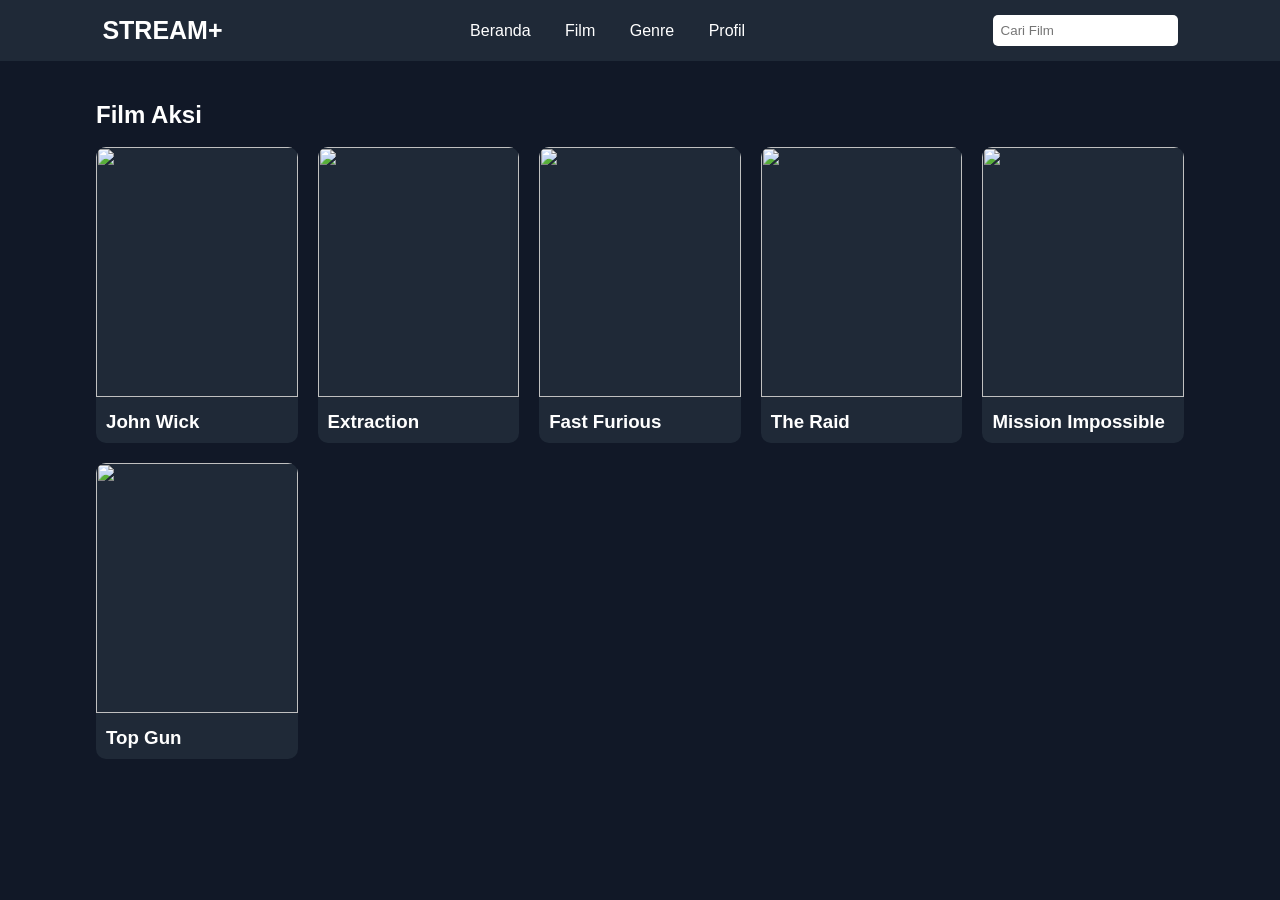
==== film.html @ 58c723fd "Add Files" ====
<!DOCTYPE html>
<html>

<head>

<title>Film</title>

<link rel="stylesheet" href="style.css">

</head>

<body>

<header>

<div class="logo">STREAM+</div>

<nav>
    <a href="index.html">Beranda</a>
    <a href="film.html">Film</a>
    <a href="genre.html">Genre</a>
    <a href="profile.html">Profil</a>
</nav>

<div class="search">

<input type="text" placeholder="Cari Film">

</div>

</header>

<div class="container">

<section>

<h1>Film Aksi</h1>

<br>

<div class="cards">

<div class="card">

<img src="images/film1.jpg">

<h3>John Wick</h3>

</div>

<div class="card">

<img src="images/film2.jpg">

<h3>Extraction</h3>

</div>

<div class="card">

<img src="images/film3.jpg">

<h3>Fast Furious</h3>

</div>

<div class="card">

<img src="images/film2.jpg">

<h3>The Raid</h3>

</div>

<div class="card">

<img src="images/film1.jpg">

<h3>Mission Impossible</h3>

</div>

<div class="card">

<img src="images/film3.jpg">

<h3>Top Gun</h3>

</div>

</div>

</section>

</div>

</body>

</html>
---- style.css ----
*{
    margin:0;
    padding:0;
    box-sizing:border-box;
    font-family:Arial, Helvetica, sans-serif;
}

body{
    background:#111827;
    color:white;
}

a{
    text-decoration:none;
    color:white;
}

header{
    background:#1f2937;
    display:flex;
    justify-content:space-between;
    align-items:center;
    padding:15px 8%;
    position:sticky;
    top:0;
}

.logo{
    font-size:25px;
    font-weight:bold;
}

nav a{
    margin:0 15px;
    transition:.3s;
}

nav a:hover{
    color:#ff4444;
}

.search input{
    padding:8px;
    border:none;
    border-radius:5px;
}

.banner{
    width:100%;
    height:420px;
    background:url("../images/banner.jpg") center/cover;
    display:flex;
    align-items:center;
    padding-left:8%;
}

.banner h1{
    font-size:55px;
}

.banner p{
    margin:15px 0;
}

.btn{
    background:#ff4444;
    color:white;
    padding:12px 25px;
    border-radius:6px;
    display:inline-block;
}

.container{
    width:85%;
    margin:auto;
}

section{
    margin:40px 0;
}

.section-title{
    display:flex;
    justify-content:space-between;
    margin-bottom:20px;
}

.cards{
    display:grid;
    grid-template-columns:repeat(auto-fit,minmax(180px,1fr));
    gap:20px;
}

.card{
    background:#1f2937;
    border-radius:10px;
    overflow:hidden;
    transition:.3s;
}

.card:hover{
    transform:translateY(-8px);
}

.card img{
    width:100%;
    height:250px;
    object-fit:cover;
}

.card h3{
    padding:10px;
}

.genre-list{
    display:flex;
    gap:15px;
    flex-wrap:wrap;
}

.genre{
    background:#374151;
    padding:15px 20px;
    border-radius:8px;
}

footer{
    text-align:center;
    padding:20px;
    background:#1f2937;
    margin-top:50px;
}

.profile{
    width:85%;
    margin:50px auto;
    display:flex;
    gap:40px;
}

.profile img{
    width:180px;
    border-radius:50%;
}

.info h2{
    margin-bottom:10px;
}

.setting{
    margin-top:40px;
}

.setting div{
    background:#1f2937;
    margin:10px 0;
    padding:15px;
    border-radius:8px;
}

.genre-container{
    display:grid;
    grid-template-columns:repeat(auto-fit,minmax(180px,1fr));
    gap:20px;
    margin-top:30px;
}

.genre-card{
    background:#1f2937;
    padding:40px;
    border-radius:10px;
    text-align:center;
    font-size:22px;
    cursor:pointer;
    transition:.3s;
}

.genre-card:hover{
    background:#ff4444;
}

.poster{
    width:300px;
    border-radius:10px;
}

.detail{
    display:flex;
    gap:40px;
    margin-top:40px;
}

.detail-info h1{
    margin-bottom:20px;
}

.detail-info p{
    margin:15px 0;
}

.similar{
    display:grid;
    grid-template-columns:repeat(3,1fr);
    gap:20px;
}
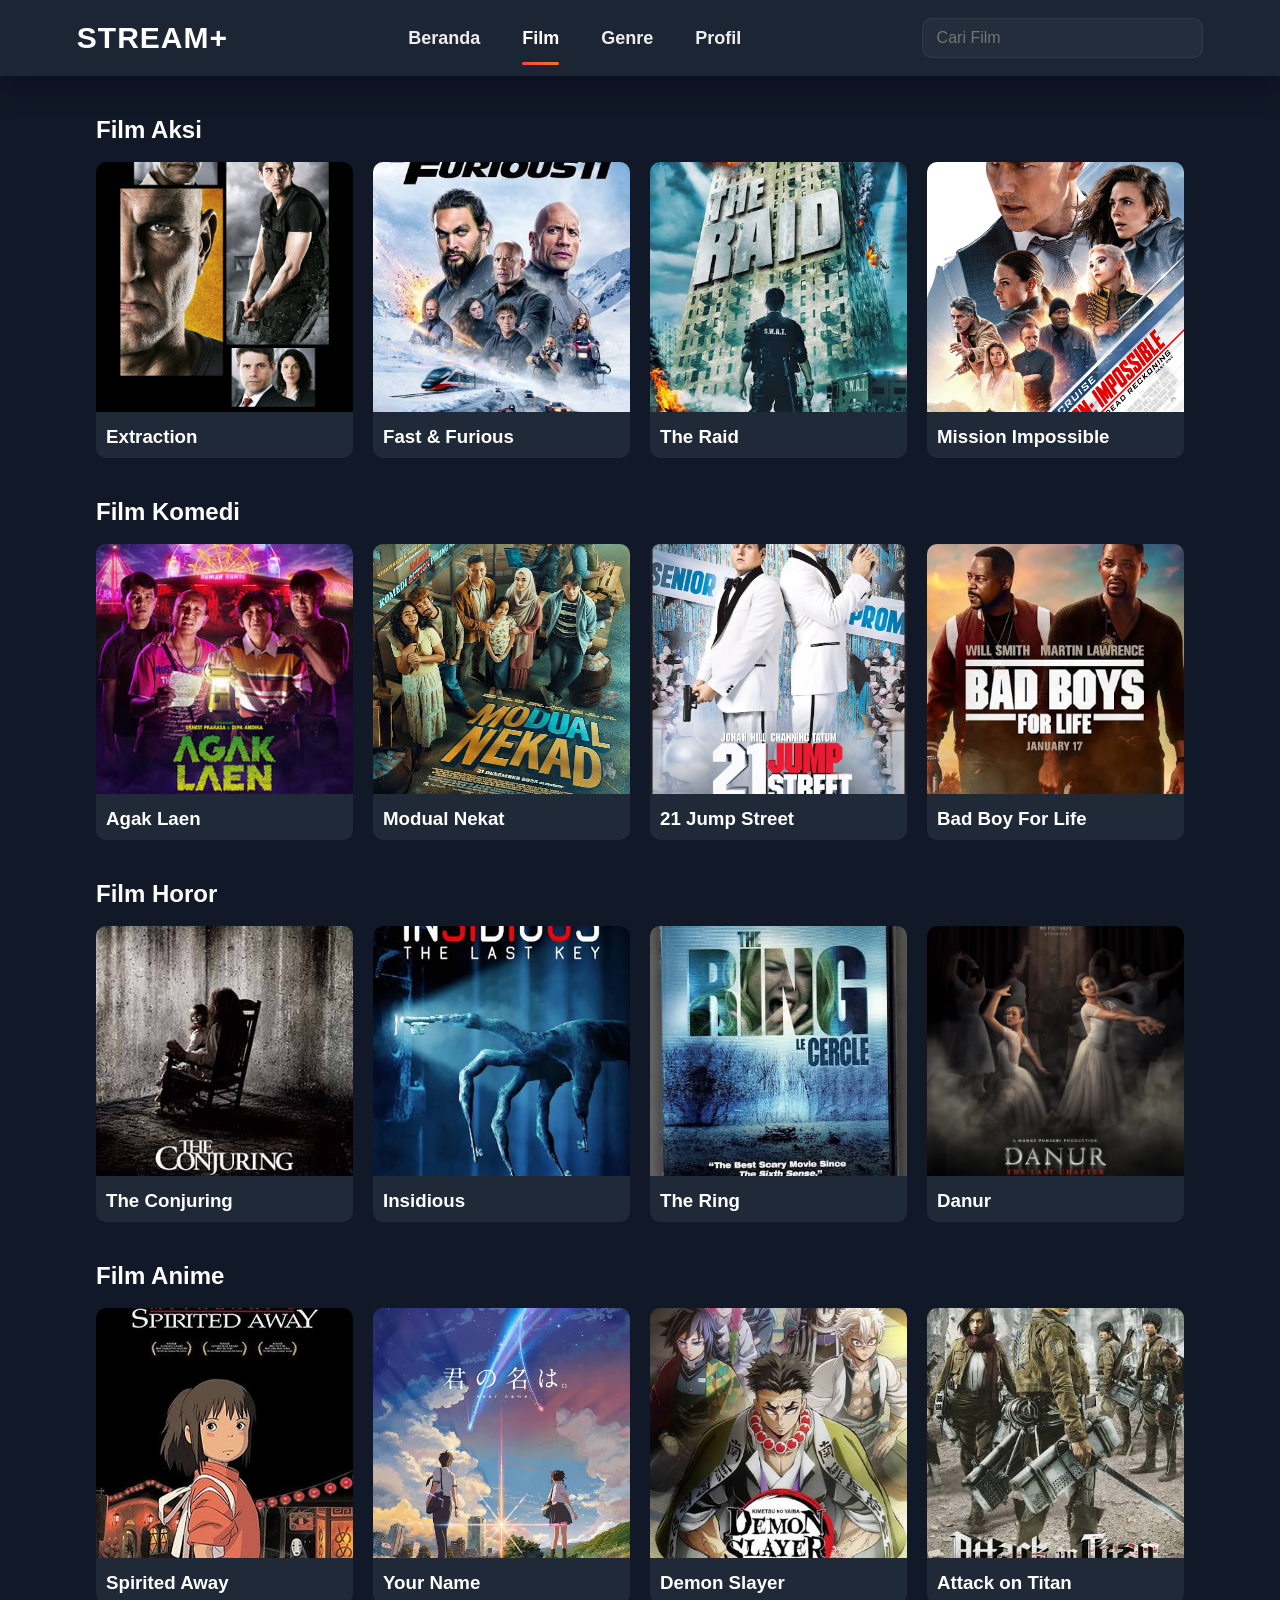
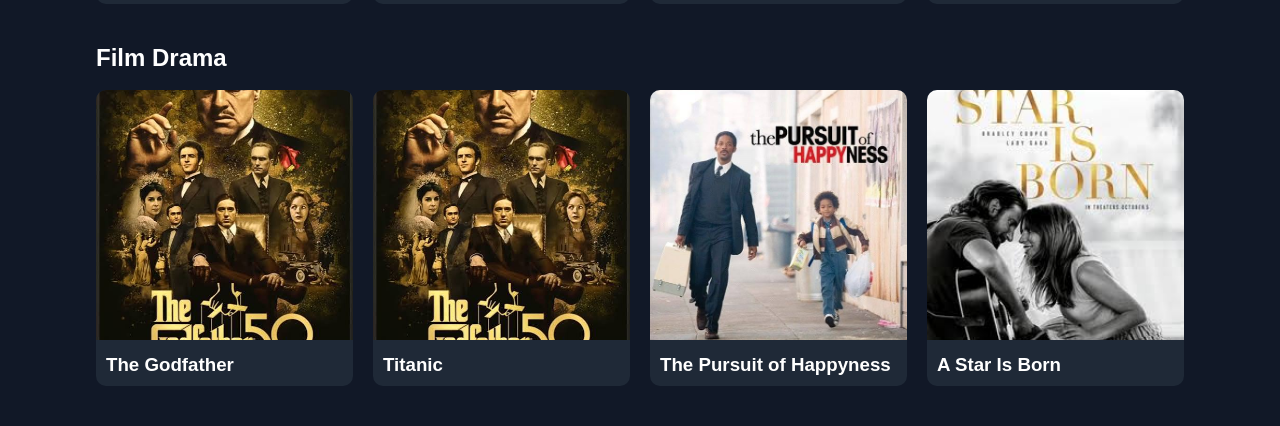
==== commit c2d6fa67: "Push semua perubahan prototipe.imk ke GitHub" ====
--- a/film.html
+++ b/film.html
@@ -32,6 +32,17 @@
 
 <div class="container">
 
+<div id="player-section" class="player-section" style="display:none;">
+    <div class="player-header">
+        <h2 id="player-title">Now Playing</h2>
+        <button id="close-player" class="btn btn-ghost">Tutup</button>
+    </div>
+    <video id="film-video" controls preload="metadata" style="width:100%;border-radius:16px;background:#000;">
+        <source src="" type="video/mp4">
+        Browser Anda tidak mendukung pemutar video ini.
+    </video>
+</div>
+
 <section>
 
 <h1>Film Aksi</h1>
@@ -40,53 +51,213 @@
 
 <div class="cards">
 
-<div class="card">
-
-<img src="images/film1.jpg">
-
-<h3>John Wick</h3>
-
-</div>
-
-<div class="card">
-
-<img src="images/film2.jpg">
-
-<h3>Extraction</h3>
-
-</div>
-
-<div class="card">
-
-<img src="images/film3.jpg">
-
-<h3>Fast Furious</h3>
-
-</div>
-
-<div class="card">
-
-<img src="images/film2.jpg">
-
-<h3>The Raid</h3>
-
-</div>
-
-<div class="card">
-
-<img src="images/film1.jpg">
-
-<h3>Mission Impossible</h3>
-
-</div>
-
-<div class="card">
-
-<img src="images/film3.jpg">
-
-<h3>Top Gun</h3>
-
-</div>
+    <div class="card" data-title="Extraction" data-video="video/Extraction.mp4">
+
+    <img src="extraction.jpg">
+
+    <h3>Extraction</h3>
+
+    </div>
+
+    <div class="card" data-title="Fast & Furious" data-video="https://www.w3schools.com/html/mov_bbb.mp4">
+
+    <img src="F&F.jpeg">
+
+    <h3>Fast & Furious</h3>
+
+    </div>
+
+    <div class="card" data-title="The Raid" data-video="https://www.w3schools.com/html/mov_bbb.mp4">
+
+    <img src="Raid.jpeg">
+
+    <h3>The Raid</h3>
+
+    </div>
+
+    <div class="card" data-title="Mission Impossible" data-video="https://www.w3schools.com/html/mov_bbb.mp4">
+
+    <img src="MIM.jpg">
+
+    <h3>Mission Impossible</h3>
+
+    </div>
+
+</div>
+
+</section>
+
+<section>
+
+<h1>Film Komedi</h1>
+
+<br>
+
+<div class="cards">
+
+    <div class="card" data-title="Agak Laen" data-video="video/agaklaen.mp4">
+
+    <img src="agaklaen.jpeg">
+
+    <h3>Agak Laen</h3>
+
+    </div>
+
+    <div class="card" data-title="Modual Nekat" data-video="https://www.w3schools.com/html/mov_bbb.mp4">
+
+    <img src="images/modual.jpeg">
+
+    <h3>Modual Nekat</h3>
+
+    </div>
+
+    <div class="card" data-title="21 Jump Street" data-video="https://www.w3schools.com/html/mov_bbb.mp4">
+
+    <img src="images/21 Jump Street.jpg">
+
+    <h3>21 Jump Street</h3>
+
+    </div>
+
+    <div class="card" data-title="Bad Boy For Life" data-video="https://www.w3schools.com/html/mov_bbb.mp4">
+
+    <img src="images/Badboy.jpeg">
+
+    <h3>Bad Boy For Life</h3>
+
+    </div>
+
+</div>
+
+</section>
+
+<section>
+
+<h1>Film Horor</h1>
+
+<br>
+
+<div class="cards">
+
+    <div class="card" data-title="The Conjuring" data-video="video/conjuring.jpg">
+
+    <img src="images/Conjuring.jpeg">
+
+    <h3>The Conjuring</h3>
+
+    </div>
+
+    <div class="card" data-title="Insidious" data-video="https://www.w3schools.com/html/mov_bbb.mp4">
+
+    <img src="images/insidius.jpeg">
+
+    <h3>Insidious</h3>
+
+    </div>
+
+    <div class="card" data-title="The Ring" data-video="https://www.w3schools.com/html/mov_bbb.mp4">
+
+    <img src="images/The ring.jpeg">
+
+    <h3>The Ring</h3>
+
+    </div>
+
+    <div class="card" data-title="Sinister" data-video="https://www.w3schools.com/html/mov_bbb.mp4">
+
+    <img src="Danur.jpg">
+
+    <h3>Danur</h3>
+
+    </div>
+
+</div>
+
+</section>
+
+<section>
+
+<h1>Film Anime</h1>
+
+<br>
+
+<div class="cards">
+
+    <div class="card" data-title="Spirited Away" data-video="https://www.w3schools.com/html/mov_bbb.mp4">
+
+    <img src="images/spirited.jpeg">
+
+    <h3>Spirited Away</h3>
+
+    </div>
+
+    <div class="card" data-title="Your Name" data-video="https://www.w3schools.com/html/mov_bbb.mp4">
+
+    <img src="images/yourname.jpeg">
+
+    <h3>Your Name</h3>
+
+    </div>
+
+    <div class="card" data-title="Demon Slayer" data-video="https://www.w3schools.com/html/mov_bbb.mp4">
+
+    <img src="images/demonslayer.jpeg">
+
+    <h3>Demon Slayer</h3>
+
+    </div>
+
+    <div class="card" data-title="Attack on Titan" data-video="https://www.w3schools.com/html/mov_bbb.mp4">
+
+    <img src="images/aot.jpeg">
+
+    <h3>Attack on Titan</h3>
+
+    </div>
+
+</div>
+
+</section>
+
+<section>
+
+<h1>Film Drama</h1>
+
+<br>
+
+<div class="cards">
+
+    <div class="card" data-title="The Godfather" data-video="https://www.w3schools.com/html/mov_bbb.mp4">
+
+    <img src="images/thegodfather.jpeg">
+
+    <h3>The Godfather</h3>
+
+    </div>
+
+    <div class="card" data-title="Titanic" data-video="https://www.w3schools.com/html/mov_bbb.mp4">
+
+    <img src="images/titanic.jpeg">
+
+    <h3>Titanic</h3>
+
+    </div>
+
+    <div class="card" data-title="The Pursuit of Happyness" data-video="https://www.w3schools.com/html/mov_bbb.mp4">
+
+    <img src="images/thepursuit.jpeg">
+
+    <h3>The Pursuit of Happyness</h3>
+
+    </div>
+
+    <div class="card" data-title="A Star Is Born" data-video="https://www.w3schools.com/html/mov_bbb.mp4">
+
+    <img src="images/astarisborn.jpeg">
+
+    <h3>A Star Is Born</h3>
+
+    </div>
 
 </div>
 
@@ -96,4 +267,78 @@
 
 </body>
 
-</html>+</html>
+
+<script>
+// support highlighting when navigated with ?title=...
+function highlightTitleFromParam(){
+    const params = new URLSearchParams(window.location.search);
+    const t = params.get('title');
+    if(!t) return;
+    const title = decodeURIComponent(t);
+    // find card with matching h3
+    const cards = document.querySelectorAll('.card');
+    let found = null;
+    cards.forEach(c=>{
+        const h = c.querySelector('h3');
+        if(h && h.textContent.trim().toLowerCase() === title.trim().toLowerCase()){
+            found = c;
+        }
+    });
+    if(found){
+        found.classList.add('highlight');
+        found.scrollIntoView({behavior:'smooth', block:'center'});
+        setTimeout(()=>found.classList.remove('highlight'), 4000);
+    }
+}
+
+document.addEventListener('DOMContentLoaded', highlightTitleFromParam);
+</script>
+
+<script>
+// film click to MP4 video player
+(function(){
+    const cards = document.querySelectorAll('.card[data-video]');
+    const playerSection = document.getElementById('player-section');
+    const playerTitle = document.getElementById('player-title');
+    const playerVideo = document.getElementById('film-video');
+    const playerSource = playerVideo.querySelector('source');
+    const closeBtn = document.getElementById('close-player');
+
+    function openPlayer(card){
+        const videoSrc = card.dataset.video;
+        const title = card.dataset.title || card.querySelector('h3')?.textContent || 'Film';
+        if(!videoSrc) return;
+        playerTitle.textContent = title;
+        playerSource.src = videoSrc;
+        playerVideo.load();
+        playerVideo.play().catch(()=>{});
+        playerSection.style.display = 'block';
+        playerSection.scrollIntoView({behavior:'smooth', block:'start'});
+    }
+
+    function closePlayer(){
+        playerVideo.pause();
+        playerSource.src = '';
+        playerVideo.load();
+        playerSection.style.display = 'none';
+    }
+
+    cards.forEach(card=>{
+        card.style.cursor = 'pointer';
+        card.addEventListener('click', ()=> openPlayer(card));
+    });
+    closeBtn.addEventListener('click', closePlayer);
+})();
+</script>
+
+<script>
+// mark active nav link
+document.addEventListener('DOMContentLoaded', ()=>{
+    const path = window.location.pathname.split('/').pop() || 'index.html';
+    document.querySelectorAll('nav a').forEach(a=>{
+        const href = a.getAttribute('href');
+        if(href === path) a.classList.add('active');
+    });
+});
+</script>
--- a/style.css
+++ b/style.css
@@ -2,13 +2,34 @@
     margin:0;
     padding:0;
     box-sizing:border-box;
-    font-family:Arial, Helvetica, sans-serif;
+    font-family:'Poppins', Arial, Helvetica, sans-serif;
 }
 
 body{
     background:#111827;
     color:white;
-}
+    min-height:100vh;
+    display:flex;
+    flex-direction:column;
+}
+
+/* Background specific to profile page */
+.profile-page{
+    position:relative;
+    background:linear-gradient(135deg,#071428 0%,#0b1220 60%,#041021 100%);
+    background-image: linear-gradient(135deg,#071428 0%,#0b1220 60%,#041021 100%), repeating-linear-gradient(45deg, rgba(255,255,255,0.02) 0 2px, transparent 2px 8px);
+    background-blend-mode:overlay,normal;
+    background-size:cover;
+    min-height:100vh;
+}
+
+.profile-page .container{
+    background:linear-gradient(180deg, rgba(255,255,255,0.02), rgba(255,255,255,0.01));
+    padding:28px;
+    border-radius:14px;
+    overflow:hidden;
+}
+
 
 a{
     text-decoration:none;
@@ -16,50 +37,197 @@
 }
 
 header{
-    background:#1f2937;
+    background:rgba(31,41,55,0.85);
+    backdrop-filter:blur(6px);
     display:flex;
     justify-content:space-between;
     align-items:center;
-    padding:15px 8%;
+    padding:18px 6%;
     position:sticky;
     top:0;
+    z-index:60;
+    box-shadow:0 6px 30px rgba(2,6,23,0.6);
 }
 
 .logo{
-    font-size:25px;
-    font-weight:bold;
+    font-size:30px;
+    font-weight:800;
+    letter-spacing:1px;
+    color:linear-gradient(90deg,#fff,#ffd25a);
+}
+
+nav{
+    display:flex;
+    gap:6px;
+    align-items:center;
 }
 
 nav a{
-    margin:0 15px;
-    transition:.3s;
-}
-
-nav a:hover{
-    color:#ff4444;
+    margin:0 6px;
+    padding:8px 12px;
+    border-radius:8px;
+    font-size:18px;
+    font-weight:600;
+    color:rgba(255,255,255,0.92);
+    position:relative;
+    transition:transform .18s ease, color .18s ease;
+}
+
+nav a::after{
+    content:'';
+    position:absolute;
+    left:12px;
+    right:12px;
+    height:3px;
+    bottom:-8px;
+    background:linear-gradient(90deg,#ff4444,#f97316);
+    transform:scaleX(0);
+    transform-origin:left center;
+    transition:transform .25s ease, opacity .25s ease;
+    opacity:0;
+    border-radius:6px;
+}
+
+nav a:hover{transform:translateY(-3px); color:#fff;}
+
+nav a:hover::after{transform:scaleX(1); opacity:1}
+
+nav a.active{color:#fff;}
+
+nav a.active::after{transform:scaleX(1); opacity:1}
+
+@media(max-width:760px){
+    .logo{font-size:24px}
+    nav a{font-size:15px;padding:6px 8px}
 }
 
 .search input{
-    padding:8px;
+    padding:10px 14px;
     border:none;
-    border-radius:5px;
+    border-radius:10px;
+    font-size:16px;
+    width:clamp(180px,22vw,420px);
+    min-width:160px;
+    outline:none;
+    background:rgba(255,255,255,0.04);
+    color:#ffffff;
+    border:1px solid rgba(255,255,255,0.06);
+}
+
+/* search suggestions dropdown */
+.search{
+    position:relative;
+}
+
+.search-suggestions{
+    position:absolute;
+    top:calc(100% + 8px);
+    left:0;
+    width:100%;
+    background:linear-gradient(180deg,#0f1724,#111827);
+    border:1px solid rgba(255,255,255,0.06);
+    border-radius:8px;
+    box-shadow:0 8px 30px rgba(2,6,23,0.6);
+    z-index:50;
+    max-height:280px;
+    overflow:auto;
+}
+
+.search-suggestions li{
+    list-style:none;
+    padding:10px 12px;
+    cursor:pointer;
+    color:#e6eef8;
+    border-bottom:1px solid rgba(255,255,255,0.02);
+}
+
+.search-suggestions li:hover,
+.search-suggestions li.active{
+    background:rgba(255,68,68,0.08);
+    color:#fff;
+}
+
+.highlight{
+    box-shadow:0 0 0 4px rgba(255,68,68,0.08) inset, 0 12px 30px rgba(0,0,0,0.6);
+    transform:translateY(-6px);
 }
 
 .banner{
+    position:relative;
     width:100%;
     height:420px;
-    background:url("../images/banner.jpg") center/cover;
+    background:#000;
     display:flex;
     align-items:center;
     padding-left:8%;
-}
-
-.banner h1{
-    font-size:55px;
-}
-
-.banner p{
+    overflow:hidden;
+}
+
+.banner-photo{
+    position:absolute;
+    inset:0;
+    width:100%;
+    height:100%;
+    object-fit:cover;
+    opacity:0.85;
+}
+
+.banner-text{
+    position:relative;
+    z-index:1;
+    max-width:560px;
+}
+
+.banner-title{
+    font-size:clamp(32px,5vw,64px);
+    font-weight:800;
+    line-height:1;
+    background:linear-gradient(90deg,#ffffff 0%,#ff7a7a 50%,#ffd25a 100%);
+    -webkit-background-clip:text;
+    background-clip:text;
+    color:transparent;
+    text-shadow:0 8px 30px rgba(0,0,0,0.6);
+    letter-spacing:-1px;
+    margin:0;
+    display:inline-block;
+}
+
+.banner-title{font-family:'Bebas Neue', 'Poppins', sans-serif;}
+
+.title-accent{
+    display:inline-block;
+    transform:translateY(-4px);
+}
+
+/* make STREAM+ in banner stand out */
+.stream-name{
+    color:#ffd25a !important;
+    -webkit-text-stroke:0.6px rgba(0,0,0,0.45);
+    text-shadow:0 8px 30px rgba(255,183,77,0.18), 0 2px 8px rgba(0,0,0,0.6);
+    display:inline-block;
+}
+
+.banner-title::after{
+    content:"";
+    display:block;
+    height:6px;
+    width:90px;
+    background:linear-gradient(90deg,#ff4444,#f97316);
+    border-radius:999px;
+    margin-top:14px;
+    animation:glowSlide 3s infinite;
+}
+
+@keyframes glowSlide{
+    0%{transform:translateX(-12px);opacity:0}
+    50%{transform:translateX(0);opacity:1}
+    100%{transform:translateX(12px);opacity:0}
+}
+
+.banner-sub{
     margin:15px 0;
+    color:rgba(255,255,255,0.95);
+    font-size:18px;
 }
 
 .btn{
@@ -68,7 +236,11 @@
     padding:12px 25px;
     border-radius:6px;
     display:inline-block;
-}
+    box-shadow:0 8px 20px rgba(255,68,68,0.15);
+    transition:transform .18s ease, box-shadow .18s ease;
+}
+
+.btn:hover{transform:translateY(-4px);box-shadow:0 16px 30px rgba(255,68,68,0.2);}
 
 .container{
     width:85%;
@@ -87,8 +259,20 @@
 
 .cards{
     display:grid;
-    grid-template-columns:repeat(auto-fit,minmax(180px,1fr));
+    grid-template-columns:repeat(4,minmax(180px,1fr));
     gap:20px;
+}
+
+@media (max-width: 1024px) {
+    .cards{
+        grid-template-columns:repeat(2,minmax(180px,1fr));
+    }
+}
+
+@media (max-width: 640px) {
+    .cards{
+        grid-template-columns:1fr;
+    }
 }
 
 .card{
@@ -124,23 +308,139 @@
     border-radius:8px;
 }
 
+.choice-link{
+    display:inline-block;
+    margin-top:18px;
+    background:linear-gradient(90deg,#111827,#1f2937);
+    color:#ffdca3;
+    padding:8px 14px;
+    border-radius:999px;
+    border:1px solid rgba(255,255,255,0.06);
+    transition:transform .15s ease, box-shadow .15s ease;
+}
+
+.choice-link:hover{transform:translateY(-3px);box-shadow:0 8px 20px rgba(0,0,0,0.5);}
+
+.card-link{display:block;text-decoration:none;color:inherit;}
+
 footer{
     text-align:center;
     padding:20px;
     background:#1f2937;
-    margin-top:50px;
+    margin-top:auto;
+}
+
+.bottom-marquee{
+    overflow:hidden;
+    background:rgba(255,255,255,0.05);
+    border:1px solid rgba(255,255,255,0.08);
+    border-radius:999px;
+    margin:30px 0 10px;
+    padding:12px 18px;
+    position:relative;
+}
+
+.profile-page > .bottom-marquee{
+    margin-top:auto;
+    width:85%;
+    margin-left:auto;
+    margin-right:auto;
+}
+
+.marquee-track{
+    display:inline-flex;
+    gap:3rem;
+    white-space:nowrap;
+    animation:marquee 22s linear infinite;
+}
+
+.marquee-track span{
+    color:#e5e7eb;
+    font-size:0.95rem;
+    letter-spacing:0.02em;
+}
+
+@keyframes marquee{
+    0%{transform:translateX(0);}
+    100%{transform:translateX(-50%);}
 }
 
 .profile{
-    width:85%;
+    width:90%;
     margin:50px auto;
-    display:flex;
-    gap:40px;
+    display:grid;
+    grid-template-columns:1.4fr 1.2fr;
+    gap:60px;
+    align-items:start;
+}
+
+.profile-main{
+    display:flex;
+    gap:36px;
+    align-items:flex-start;
+    min-width:0;
 }
 
 .profile img{
-    width:180px;
+    width:220px;
+    height:auto;
     border-radius:50%;
+    object-fit:cover;
+}
+
+.recommendation-panel{
+    background:#111827;
+    border:1px solid rgba(255,255,255,0.08);
+    border-radius:20px;
+    padding:22px;
+    display:flex;
+    flex-direction:column;
+    gap:16px;
+    max-width:420px;
+    justify-self:end;
+    margin-left:auto;
+}
+
+.recommendation-panel h3{
+    margin:0;
+    font-size:1.15rem;
+    color:#fff;
+}
+
+.recommendation-card{
+    display:flex;
+    gap:12px;
+    background:rgba(255,255,255,0.04);
+    border:1px solid rgba(255,255,255,0.08);
+    border-radius:16px;
+    padding:10px;
+    align-items:center;
+    text-decoration:none;
+    color:inherit;
+    transition:transform .18s ease, background .18s ease;
+}
+
+.recommendation-card:hover{
+    transform:translateY(-2px);
+    background:rgba(255,255,255,0.08);
+}
+
+.recommendation-card img{
+    width:56px;
+    height:80px;
+    object-fit:cover;
+    border-radius:12px;
+}
+
+.recommendation-card h4{
+    margin:0 0 4px;
+    font-size:0.92rem;
+}
+
+.recommendation-card p{
+    margin:0;
+    color:rgba(229,231,235,0.8);
+    font-size:0.9rem;
 }
 
 .info h2{
@@ -157,6 +457,10 @@
     padding:15px;
     border-radius:8px;
 }
+
+/* Make profile action items look clickable */
+.setting div{cursor:pointer;transition:transform .12s ease, background .12s ease}
+.setting div:hover{transform:translateY(-4px);background:#111827}
 
 .genre-container{
     display:grid;
@@ -179,10 +483,45 @@
     background:#ff4444;
 }
 
+.genre-card a{
+    color:inherit;
+    text-decoration:none;
+    display:block;
+    width:100%;
+    height:100%;
+}
+
 .poster{
     width:300px;
     border-radius:10px;
 }
+
+/* Profile / Modal styles */
+.auth-actions{display:flex;gap:12px;justify-content:flex-end;margin:20px 0}
+.btn-outline{background:transparent;border:1px solid rgba(255,255,255,0.12);color:#fff;padding:8px 14px;border-radius:8px}
+.btn-ghost{background:transparent;color:#ffdca3;border:1px dashed rgba(255,255,255,0.04);padding:8px 12px;border-radius:8px}
+
+.profile{display:flex;gap:24px;align-items:center}
+.profile img{width:280px;height:auto;border-radius:50%;object-fit:cover}
+
+/* explicit avatar class for guest/profile images */
+.avatar-large{width:clamp(180px,28vw,280px);height:auto;border-radius:50%;object-fit:cover}
+.profile .info{max-width:640px}
+.profile.reveal{animation:popIn .6s cubic-bezier(.2,.9,.28,1) both}
+@keyframes popIn{0{opacity:0;transform:translateY(8px) scale(.98)}100{opacity:1;transform:none}}
+
+.modal{position:fixed;inset:0;display:flex;align-items:center;justify-content:center;background:linear-gradient(rgba(2,6,23,0.6),rgba(2,6,23,0.85));opacity:0;pointer-events:none;transition:opacity .18s ease;z-index:120}
+.modal.open{opacity:1;pointer-events:auto}
+.modal-panel{width:420px;background:linear-gradient(180deg,#0b1220,#0f1724);padding:22px;border-radius:12px;box-shadow:0 30px 80px rgba(2,6,23,0.7);position:relative;border:1px solid rgba(255,255,255,0.04);color:#e6eef8}
+.modal-panel h3{margin:0 0 12px 0;font-size:20px}
+.modal-panel label{display:block;margin:10px 0}
+.modal-panel input{width:100%;padding:10px;border-radius:8px;border:1px solid rgba(255,255,255,0.06);background:rgba(255,255,255,0.02);color:#fff}
+.modal-actions{display:flex;gap:10px;justify-content:flex-end;margin-top:14px}
+.modal-close{position:absolute;right:10px;top:8px;background:transparent;border:none;color:#9aa6b2;font-size:18px}
+.login-success{display:flex;flex-direction:column;align-items:center;gap:10px;margin-top:8px;color:#bbf7d0}
+.login-success svg{display:block}
+
+.highlight{box-shadow:0 0 0 4px rgba(255,68,68,0.08) inset, 0 12px 30px rgba(0,0,0,0.6);transform:translateY(-6px)}
 
 .detail{
     display:flex;
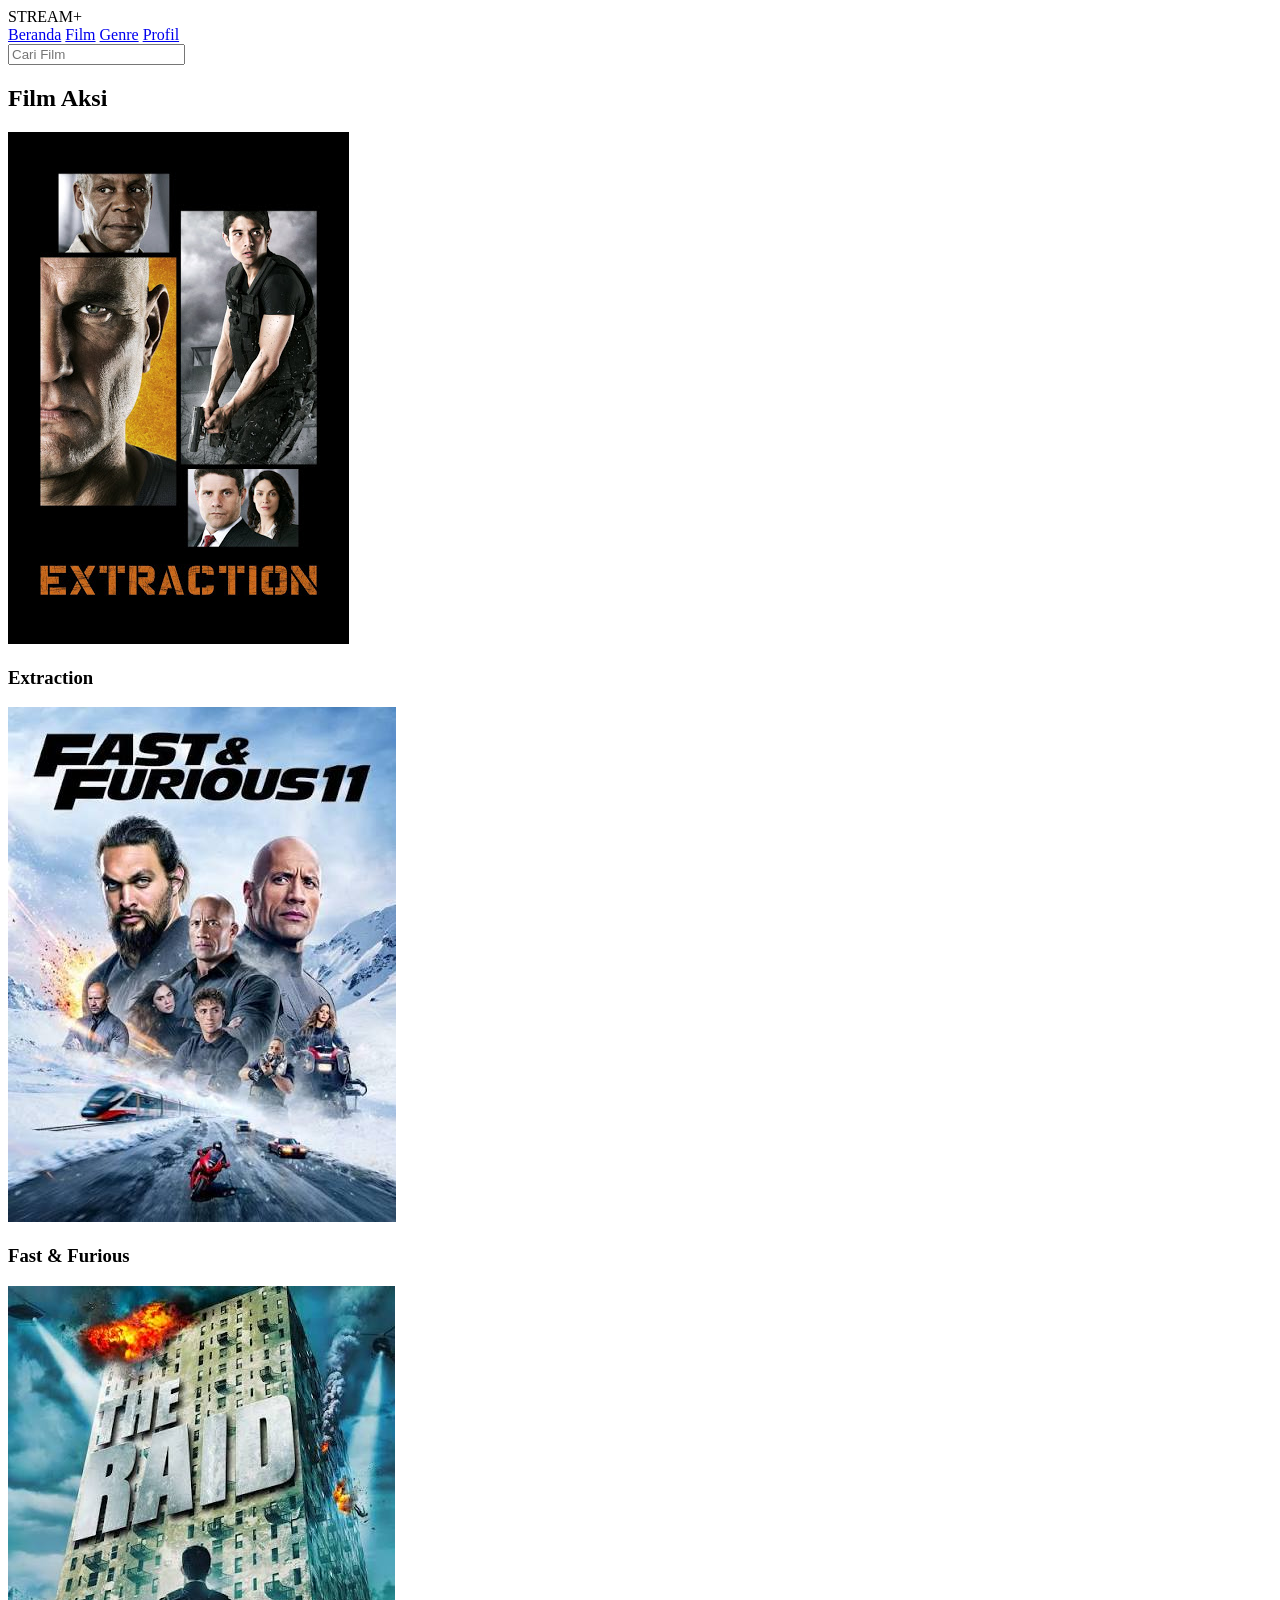
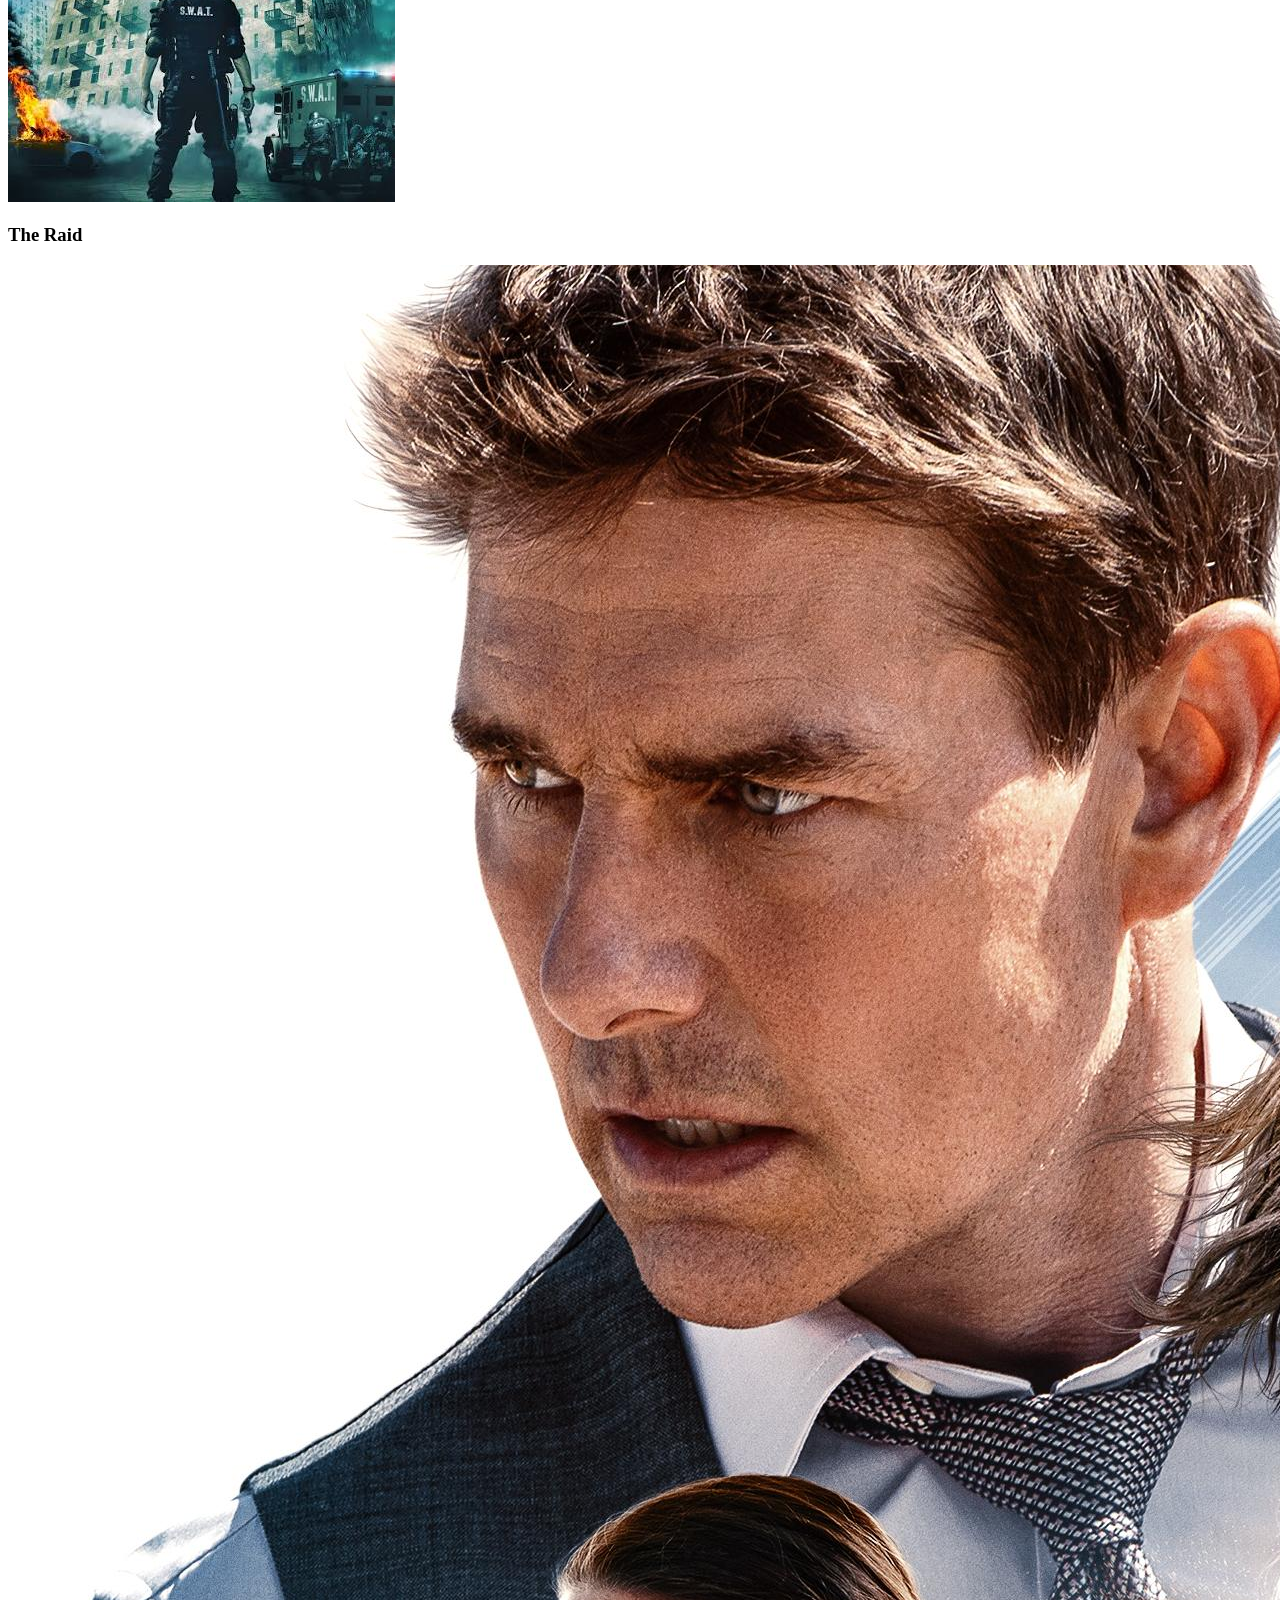
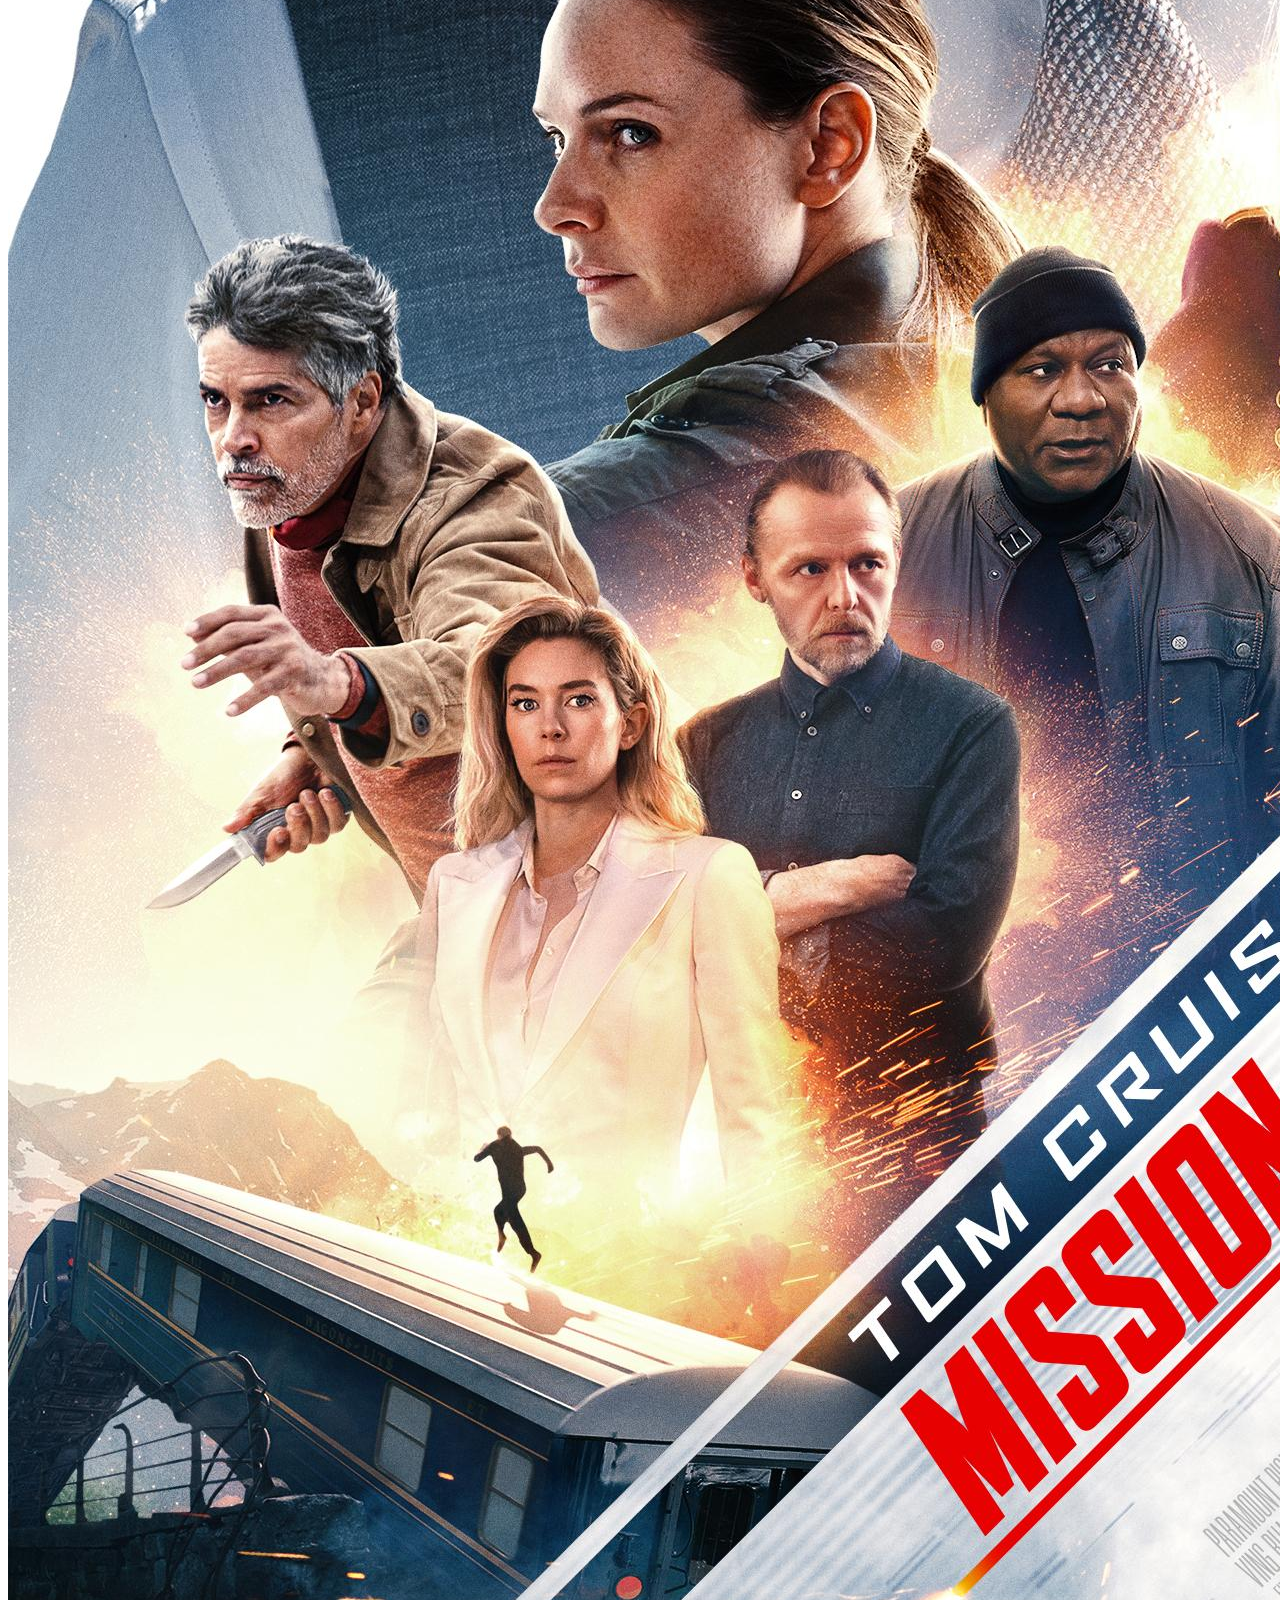
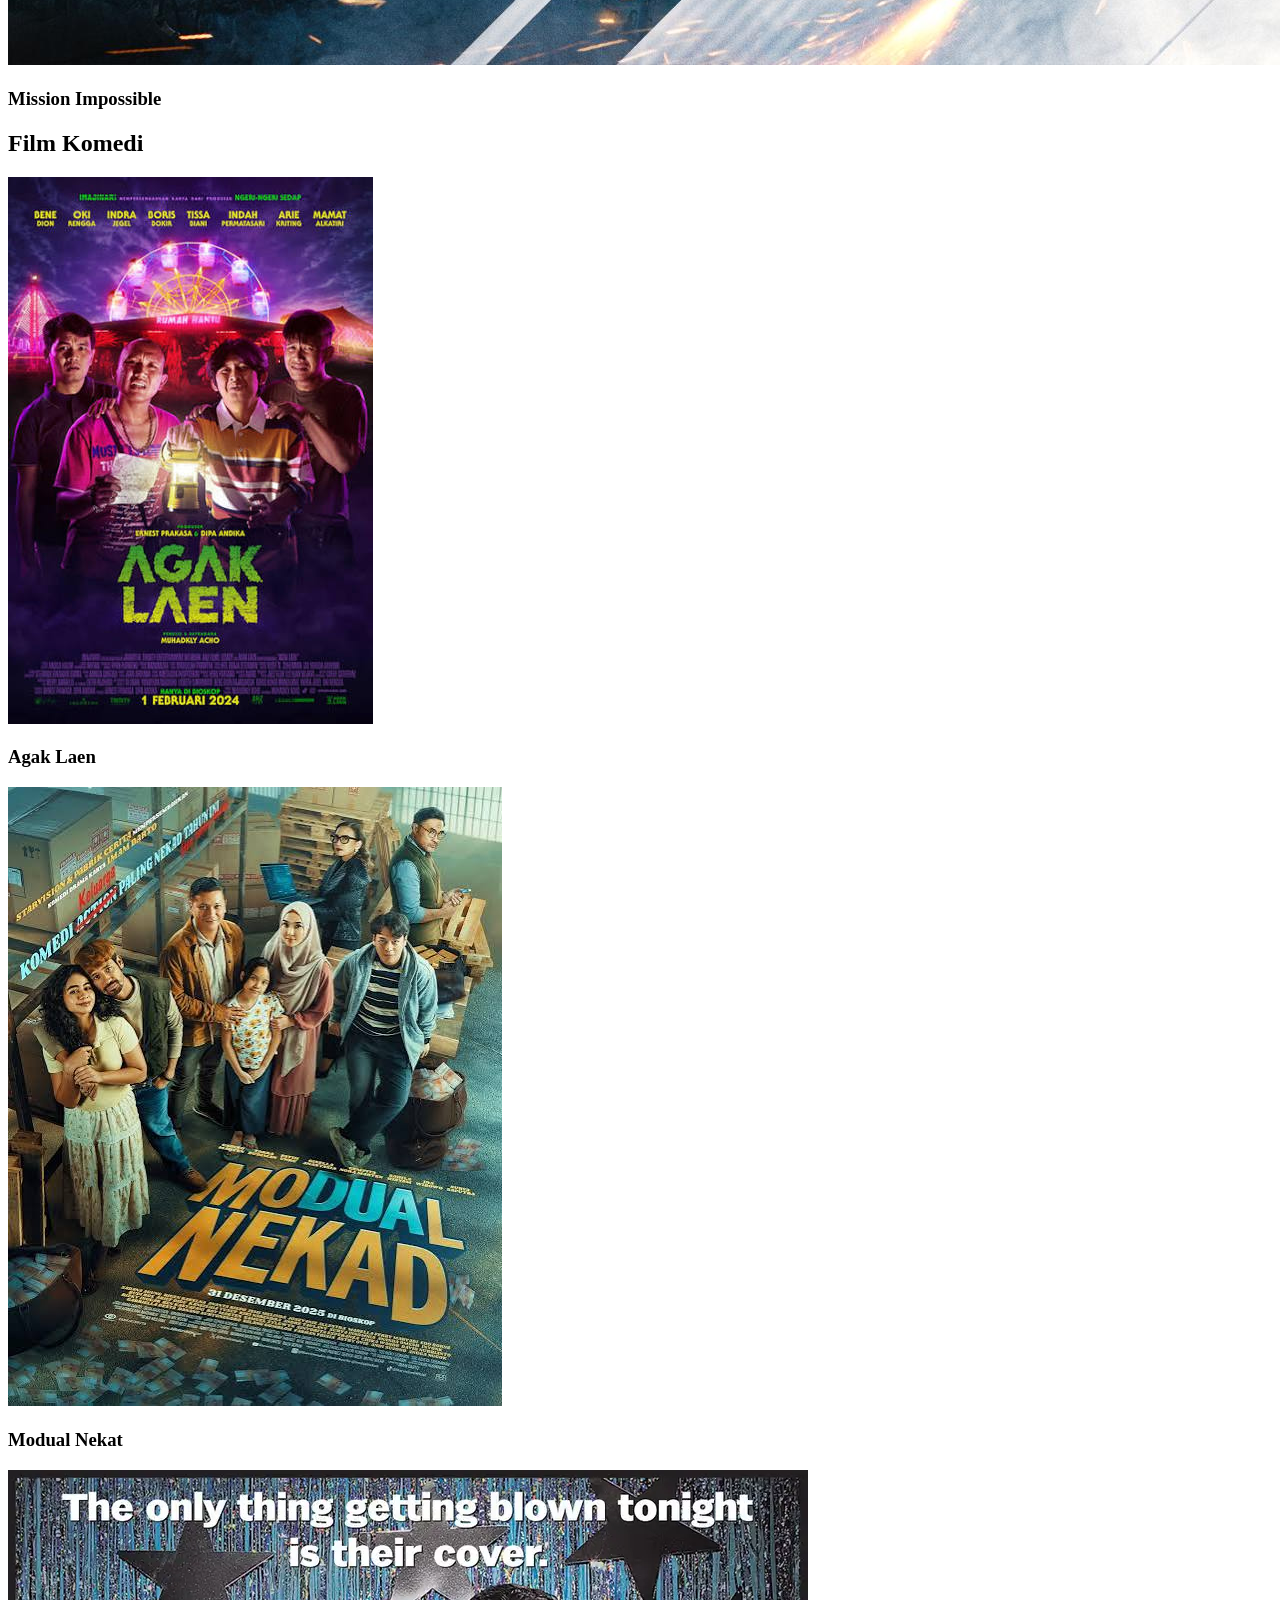
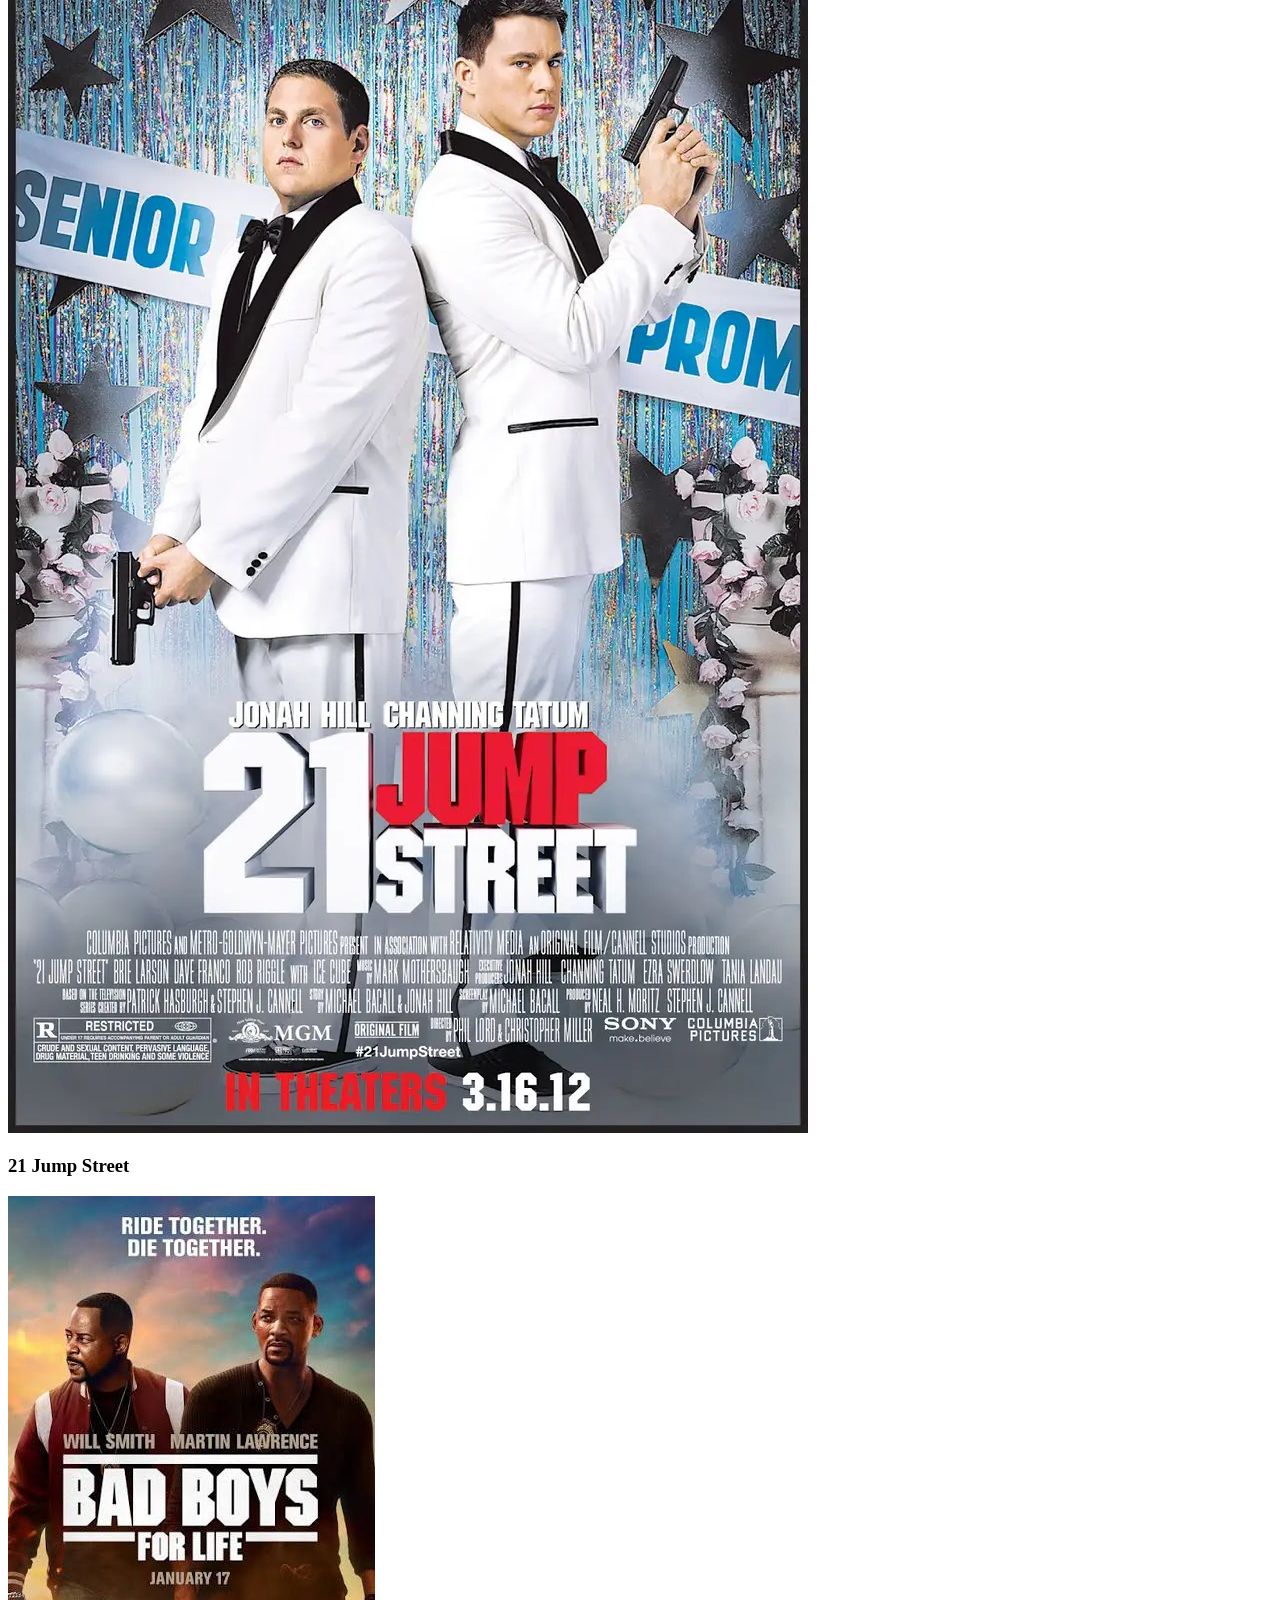
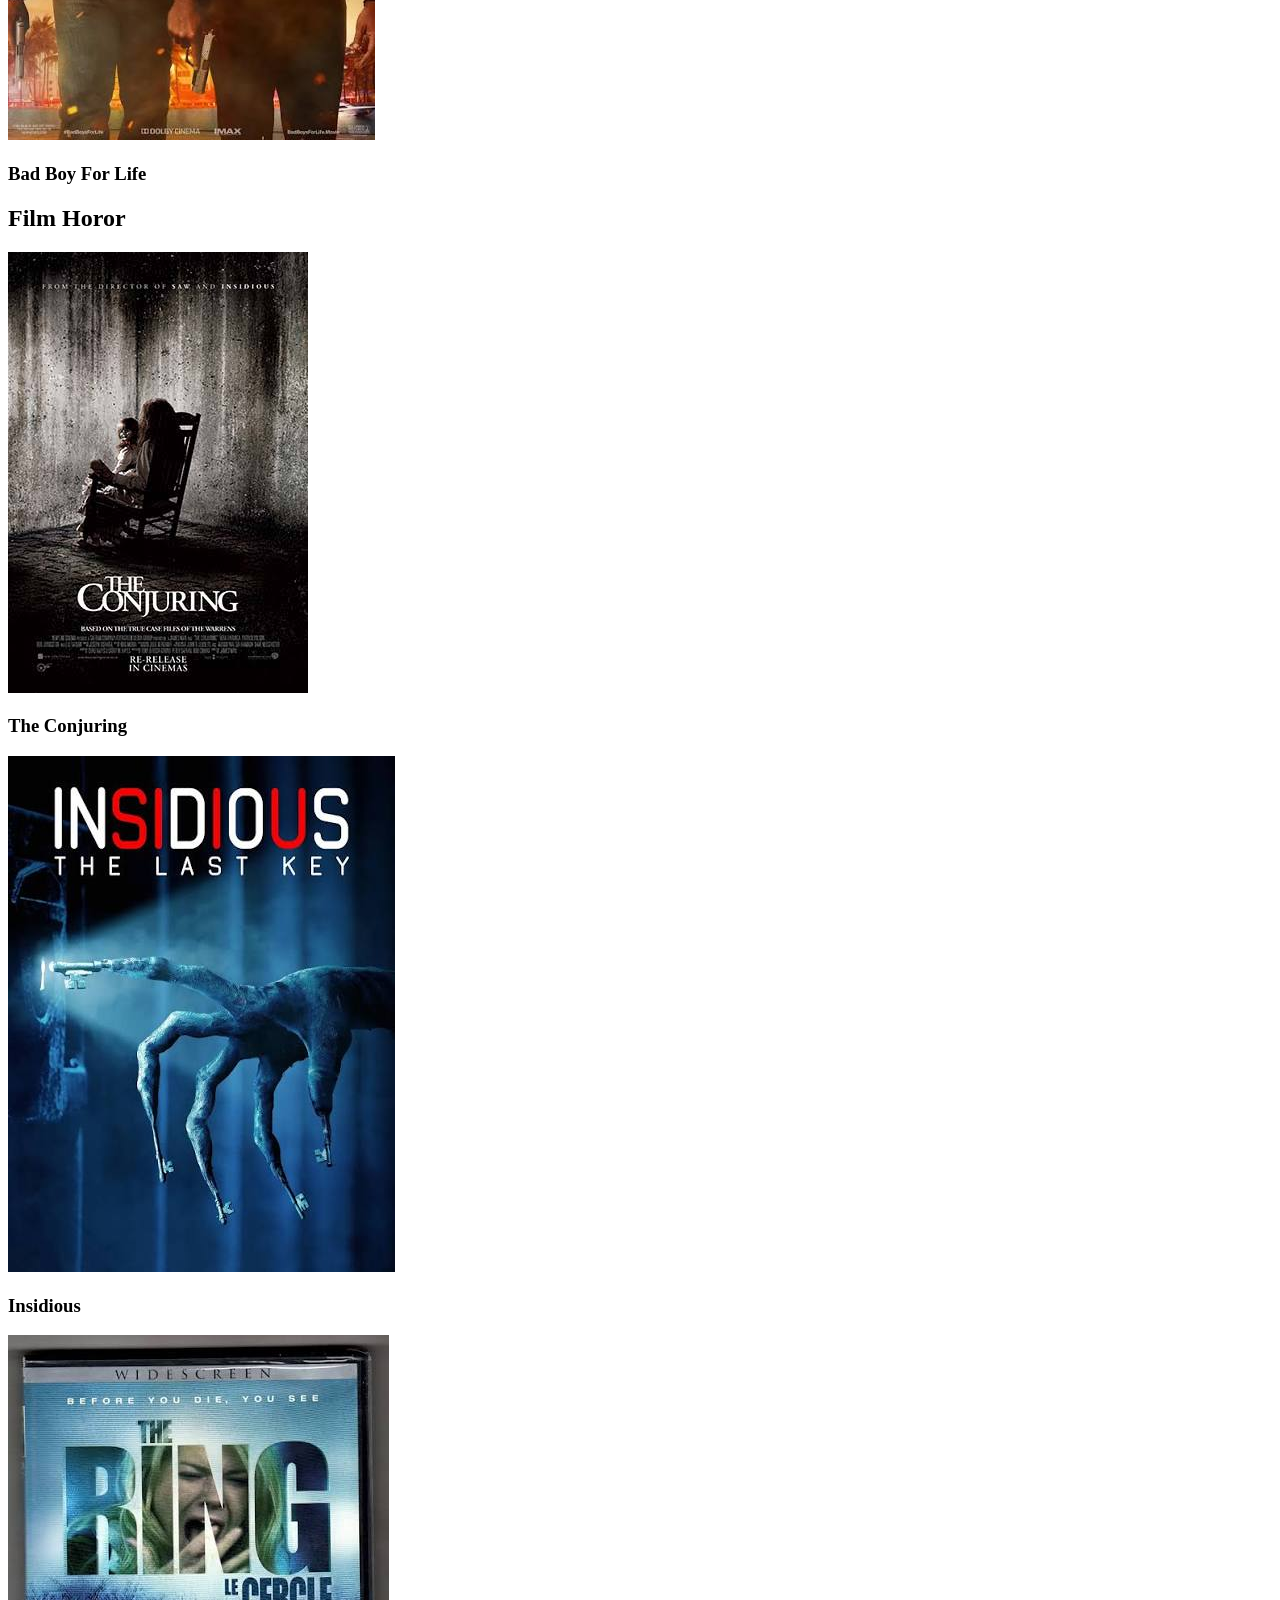
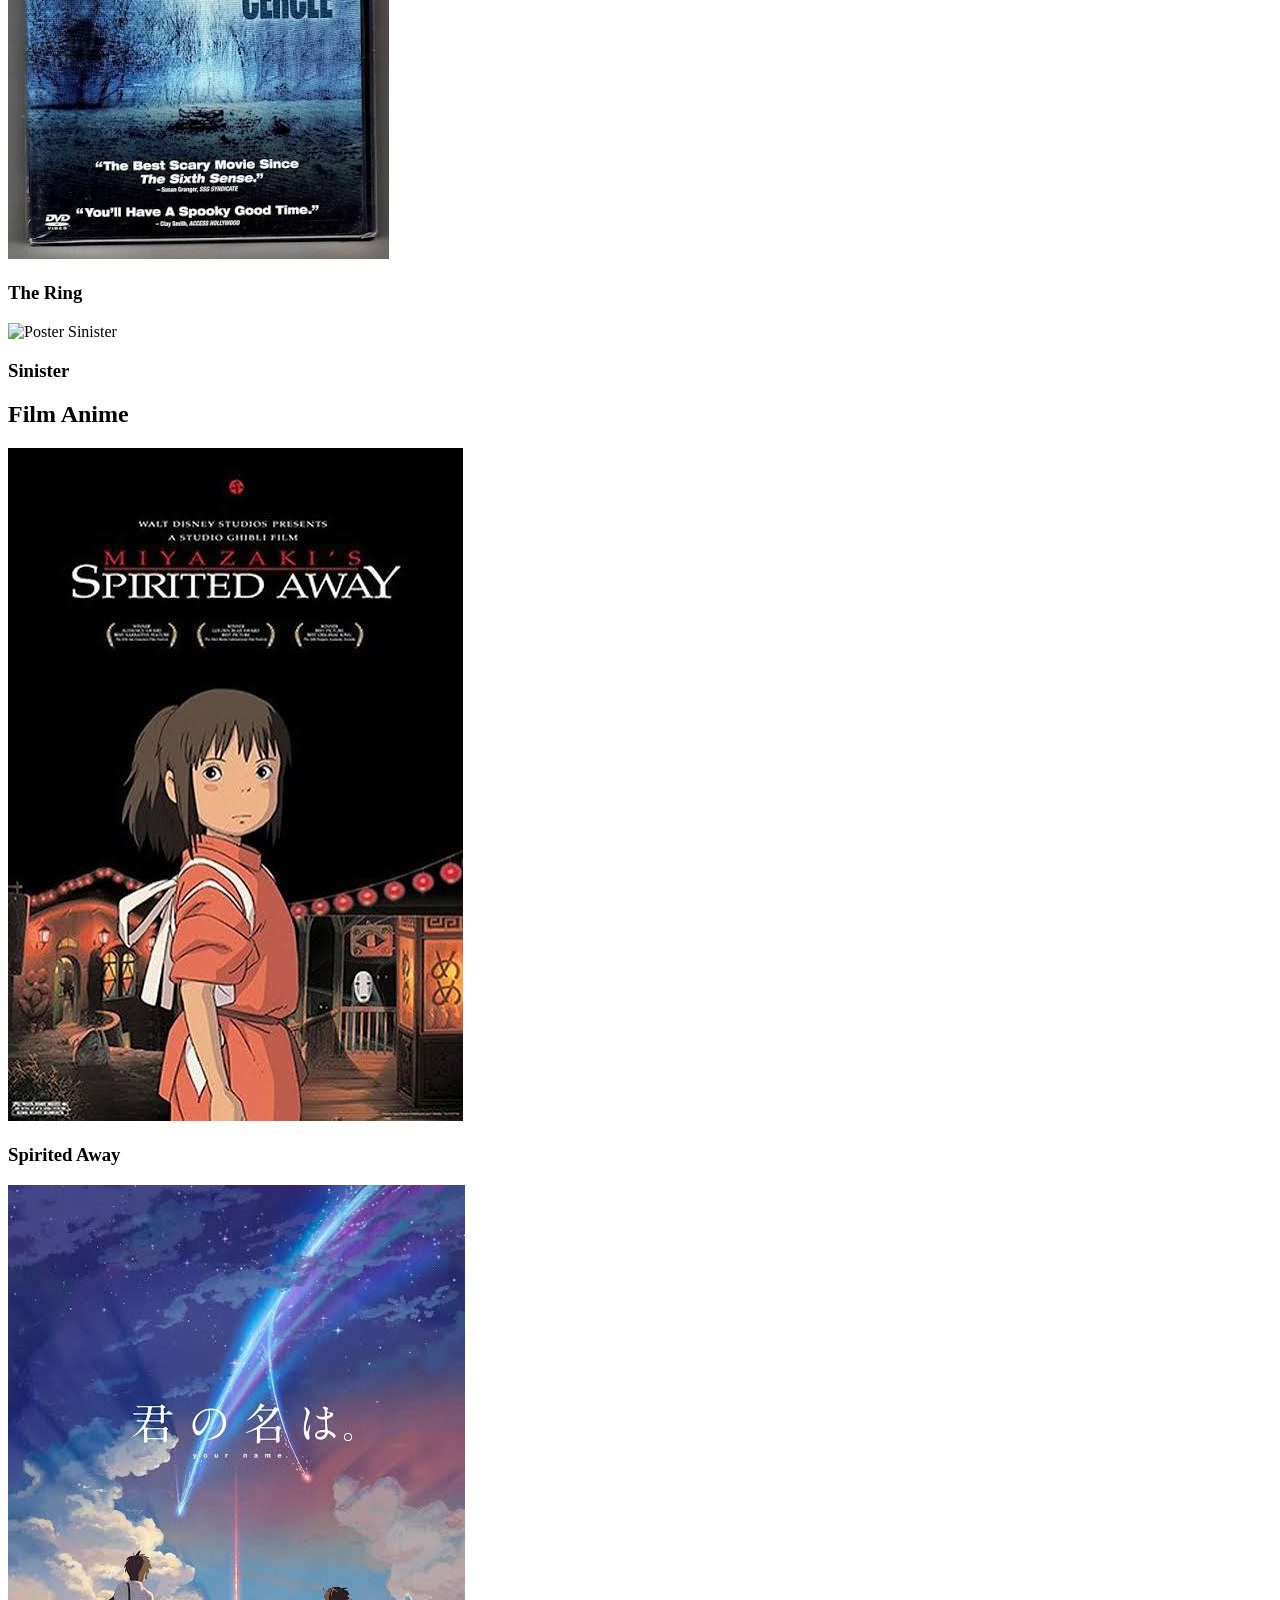
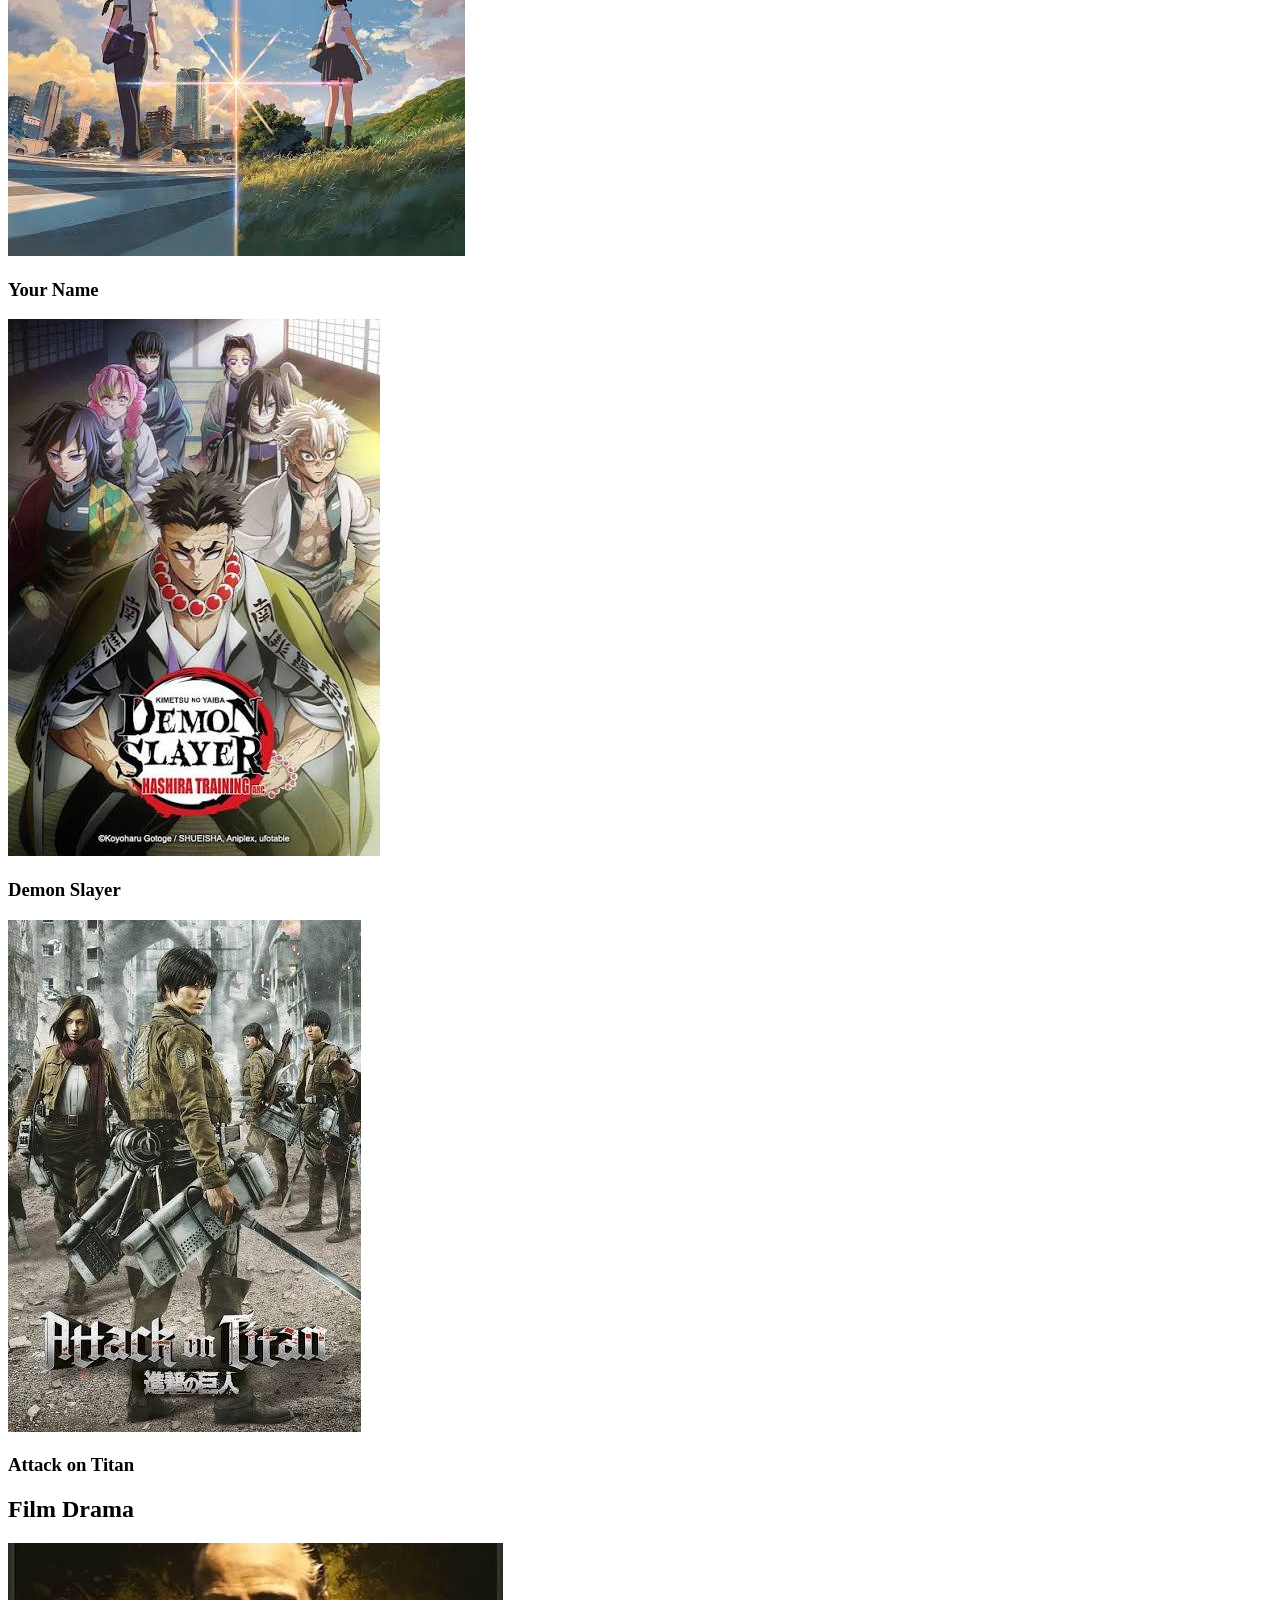
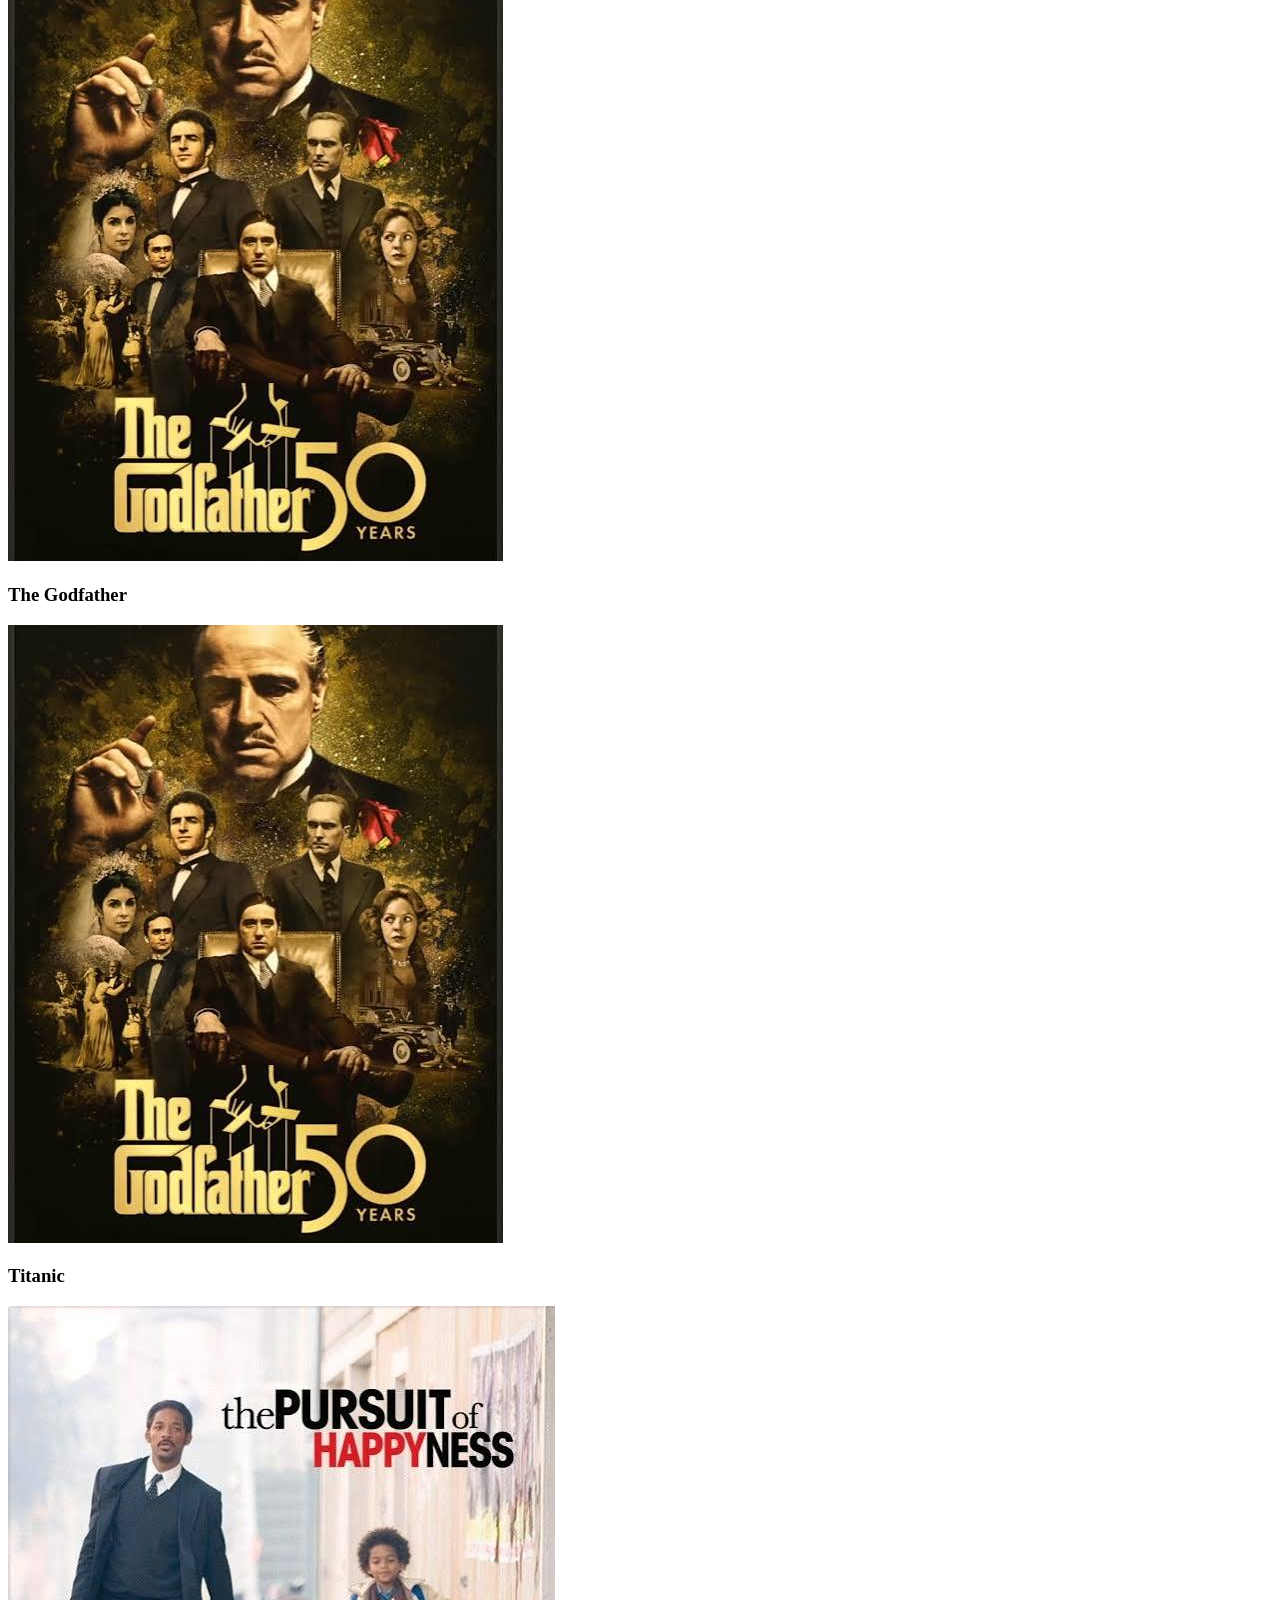
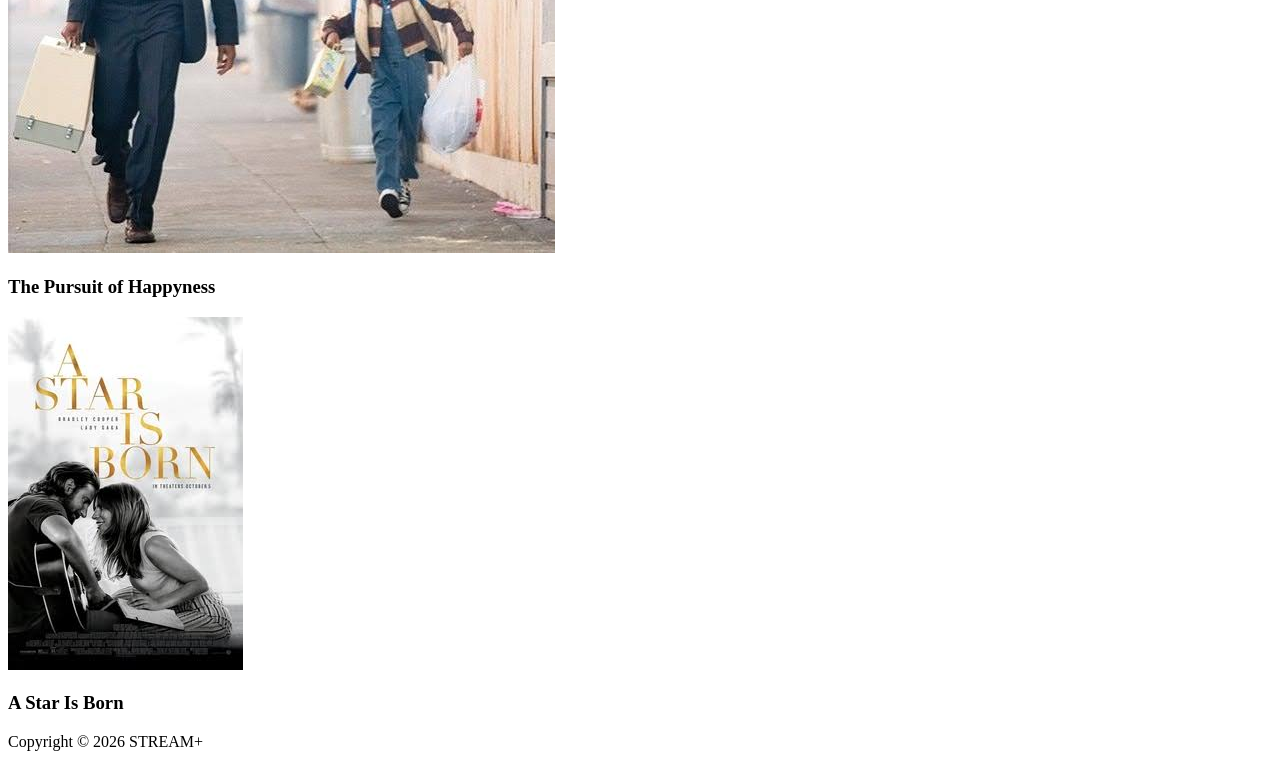
==== commit 4a4a6b26: "Feat: Tambah Halaman dan Perbaikan" ====
--- a/film.html
+++ b/film.html
@@ -2,19 +2,22 @@
 <html>
 
 <head>
-
-<title>Film</title>
+    <meta charset="UTF-8">
+    <meta name="viewport"
+    content="width=device-width, initial-scale=1.0">
+    <meta
+    name="description"
+    content="STREAM+ adalah website streaming film modern.">
+
+<title>Film | STREAM+</title>
 
 <link rel="stylesheet" href="style.css">
-
 </head>
 
 <body>
 
 <header>
-
 <div class="logo">STREAM+</div>
-
 <nav>
     <a href="index.html">Beranda</a>
     <a href="film.html">Film</a>
@@ -22,255 +25,150 @@
     <a href="profile.html">Profil</a>
 </nav>
 
-<div class="search">
-
-<input type="text" placeholder="Cari Film">
-
+    <div class="search">
+        <input
+            id="site-search"
+            type="text"
+            placeholder="Cari Film">
+
+        <ul
+            id="search-suggestions"
+            class="search-suggestions"
+            style="display:none;">
+        </ul>
+    </div>
+</header>
+
+<div class="container">
+    <section>
+    <h2 class="section-title">Film Aksi</h2>
+        <div class="cards">
+            <div class="card" data-title="Extraction" data-video="assets/video/Extraction.mp4">
+                <img src="assets/images/extraction.jpg" alt="Poster Extraction" loading="lazy">
+                <h3>Extraction</h3>
+            </div>
+            <div class="card" data-title="Fast & Furious" data-video="https://www.w3schools.com/html/mov_bbb.mp4">
+                <img src="assets/images/F&F.jpeg" alt="Poster Fast & Furious" loading="lazy">
+                <h3>Fast & Furious</h3>
+            </div>
+
+            <div class="card" data-title="The Raid" data-video="https://www.w3schools.com/html/mov_bbb.mp4">
+                <img src="assets/images/Raid.jpeg" alt="Poster The Raid" loading="lazy">
+                <h3>The Raid</h3>
+            </div>
+
+            <div class="card" data-title="Mission Impossible" data-video="https://www.w3schools.com/html/mov_bbb.mp4">
+                <img src="assets/images/MIM.jpg" alt="Poster Mission Impossible" loading="lazy">
+                <h3>Mission Impossible</h3>
+            </div>
+        </div>
+    </section>
+
+    <section>
+    <h2 class="section-title">Film Komedi</h2>
+        <div class="cards">
+            <div class="card" data-title="Agak Laen" data-video="assets/video/agaklaen.mp4">
+                <img src="assets/images/agaklaen.jpeg" alt="Poster Agak Laen" loading="lazy">
+                <h3>Agak Laen</h3>
+            </div>
+
+            <div class="card" data-title="Modual Nekat" data-video="https://www.w3schools.com/html/mov_bbb.mp4">
+                <img src="assets/images/modual.jpeg" alt="Poster Modual Nekat" loading="lazy">
+                <h3>Modual Nekat</h3>
+            </div>
+
+            <div class="card" data-title="21 Jump Street" data-video="https://www.w3schools.com/html/mov_bbb.mp4">
+                <img src="assets/images/21 Jump Street.jpg" alt="Poster 21 Jump Street" loading="lazy">
+                <h3>21 Jump Street</h3>
+            </div>
+
+            <div class="card" data-title="Bad Boy For Life" data-video="https://www.w3schools.com/html/mov_bbb.mp4">
+                <img src="assets/images/Badboy.jpeg" alt="Poster Bad Boy For Life" loading="lazy">
+                <h3>Bad Boy For Life</h3>
+            </div>
+        </div>
+    </section>
+
+    <section>
+    <h2 class="section-title">Film Horor</h2>
+        <div class="cards">
+            <div class="card" data-title="The Conjuring" data-video="https://www.w3schools.com/html/mov_bbb.mp4">
+                <img src="assets/images/Conjuring.jpeg" alt="Poster The Conjuring" loading="lazy">
+                <h3>The Conjuring</h3>
+            </div>
+
+            <div class="card" data-title="Insidious" data-video="https://www.w3schools.com/html/mov_bbb.mp4">
+                <img src="assets/images/insidius.jpeg" alt="Poster Insidious" loading="lazy">
+                <h3>Insidious</h3>
+            </div>
+
+            <div class="card" data-title="The Ring" data-video="https://www.w3schools.com/html/mov_bbb.mp4">
+                <img src="assets/images/The ring.jpeg" alt="Poster The Ring" loading="lazy">
+                <h3>The Ring</h3>
+            </div>
+
+            <div class="card" data-title="Sinister" data-video="https://www.w3schools.com/html/mov_bbb.mp4">
+                <img src="assets/images/Sinister.jpg" alt="Poster Sinister" loading="lazy">
+                <h3>Sinister</h3>
+            </div>
+        </div>
+    </section>
+
+    <section>
+    <h2 class="section-title">Film Anime</h2>
+        <div class="cards">
+            <div class="card" data-title="Spirited Away" data-video="https://www.w3schools.com/html/mov_bbb.mp4">
+                <img src="assets/images/spirited.jpeg" alt="Poster Spirited Away" loading="lazy">
+                <h3>Spirited Away</h3>
+            </div>
+
+            <div class="card" data-title="Your Name" data-video="https://www.w3schools.com/html/mov_bbb.mp4">
+                <img src="assets/images/yourname.jpeg" alt="Poster Your Name" loading="lazy">
+                <h3>Your Name</h3>
+            </div>
+
+            <div class="card" data-title="Demon Slayer" data-video="https://www.w3schools.com/html/mov_bbb.mp4">
+                <img src="assets/images/demonslayer.jpeg" alt="Poster Demon Slayer" loading="lazy">
+                <h3>Demon Slayer</h3>
+            </div>
+
+            <div class="card" data-title="Attack on Titan" data-video="https://www.w3schools.com/html/mov_bbb.mp4">
+                <img src="assets/images/aot.jpeg" alt="Poster Attack on Titan" loading="lazy">
+                <h3>Attack on Titan</h3>
+            </div>
+        </div>
+    </section>
+
+    <section>
+    <h2 class="section-title">Film Drama</h2>
+        <div class="cards">
+            <div class="card" data-title="The Godfather" data-video="https://www.w3schools.com/html/mov_bbb.mp4">
+                <img src="assets/images/thegodfather.jpeg" alt="Poster The Godfather" loading="lazy">
+                <h3>The Godfather</h3>
+            </div>
+
+            <div class="card" data-title="Titanic" data-video="https://www.w3schools.com/html/mov_bbb.mp4">
+                <img src="assets/images/titanic.jpeg" alt="Poster Titanic" loading="lazy">
+                <h3>Titanic</h3>
+            </div>
+
+            <div class="card" data-title="The Pursuit of Happyness" data-video="https://www.w3schools.com/html/mov_bbb.mp4">
+                <img src="assets/images/thepursuit.jpeg" alt="Poster The Pursuit of Happyness" loading="lazy">
+                <h3>The Pursuit of Happyness</h3>
+            </div>
+
+            <div class="card" data-title="A Star Is Born" data-video="https://www.w3schools.com/html/mov_bbb.mp4">
+                <img src="assets/images/astarisborn.jpeg" alt="Poster A Star Is Born" loading="lazy">
+                <h3>A Star Is Born</h3>
+            </div>
+        </div>
+    </section>
 </div>
 
-</header>
-
-<div class="container">
-
-<div id="player-section" class="player-section" style="display:none;">
-    <div class="player-header">
-        <h2 id="player-title">Now Playing</h2>
-        <button id="close-player" class="btn btn-ghost">Tutup</button>
-    </div>
-    <video id="film-video" controls preload="metadata" style="width:100%;border-radius:16px;background:#000;">
-        <source src="" type="video/mp4">
-        Browser Anda tidak mendukung pemutar video ini.
-    </video>
-</div>
-
-<section>
-
-<h1>Film Aksi</h1>
-
-<br>
-
-<div class="cards">
-
-    <div class="card" data-title="Extraction" data-video="video/Extraction.mp4">
-
-    <img src="extraction.jpg">
-
-    <h3>Extraction</h3>
-
-    </div>
-
-    <div class="card" data-title="Fast & Furious" data-video="https://www.w3schools.com/html/mov_bbb.mp4">
-
-    <img src="F&F.jpeg">
-
-    <h3>Fast & Furious</h3>
-
-    </div>
-
-    <div class="card" data-title="The Raid" data-video="https://www.w3schools.com/html/mov_bbb.mp4">
-
-    <img src="Raid.jpeg">
-
-    <h3>The Raid</h3>
-
-    </div>
-
-    <div class="card" data-title="Mission Impossible" data-video="https://www.w3schools.com/html/mov_bbb.mp4">
-
-    <img src="MIM.jpg">
-
-    <h3>Mission Impossible</h3>
-
-    </div>
-
-</div>
-
-</section>
-
-<section>
-
-<h1>Film Komedi</h1>
-
-<br>
-
-<div class="cards">
-
-    <div class="card" data-title="Agak Laen" data-video="video/agaklaen.mp4">
-
-    <img src="agaklaen.jpeg">
-
-    <h3>Agak Laen</h3>
-
-    </div>
-
-    <div class="card" data-title="Modual Nekat" data-video="https://www.w3schools.com/html/mov_bbb.mp4">
-
-    <img src="images/modual.jpeg">
-
-    <h3>Modual Nekat</h3>
-
-    </div>
-
-    <div class="card" data-title="21 Jump Street" data-video="https://www.w3schools.com/html/mov_bbb.mp4">
-
-    <img src="images/21 Jump Street.jpg">
-
-    <h3>21 Jump Street</h3>
-
-    </div>
-
-    <div class="card" data-title="Bad Boy For Life" data-video="https://www.w3schools.com/html/mov_bbb.mp4">
-
-    <img src="images/Badboy.jpeg">
-
-    <h3>Bad Boy For Life</h3>
-
-    </div>
-
-</div>
-
-</section>
-
-<section>
-
-<h1>Film Horor</h1>
-
-<br>
-
-<div class="cards">
-
-    <div class="card" data-title="The Conjuring" data-video="video/conjuring.jpg">
-
-    <img src="images/Conjuring.jpeg">
-
-    <h3>The Conjuring</h3>
-
-    </div>
-
-    <div class="card" data-title="Insidious" data-video="https://www.w3schools.com/html/mov_bbb.mp4">
-
-    <img src="images/insidius.jpeg">
-
-    <h3>Insidious</h3>
-
-    </div>
-
-    <div class="card" data-title="The Ring" data-video="https://www.w3schools.com/html/mov_bbb.mp4">
-
-    <img src="images/The ring.jpeg">
-
-    <h3>The Ring</h3>
-
-    </div>
-
-    <div class="card" data-title="Sinister" data-video="https://www.w3schools.com/html/mov_bbb.mp4">
-
-    <img src="Danur.jpg">
-
-    <h3>Danur</h3>
-
-    </div>
-
-</div>
-
-</section>
-
-<section>
-
-<h1>Film Anime</h1>
-
-<br>
-
-<div class="cards">
-
-    <div class="card" data-title="Spirited Away" data-video="https://www.w3schools.com/html/mov_bbb.mp4">
-
-    <img src="images/spirited.jpeg">
-
-    <h3>Spirited Away</h3>
-
-    </div>
-
-    <div class="card" data-title="Your Name" data-video="https://www.w3schools.com/html/mov_bbb.mp4">
-
-    <img src="images/yourname.jpeg">
-
-    <h3>Your Name</h3>
-
-    </div>
-
-    <div class="card" data-title="Demon Slayer" data-video="https://www.w3schools.com/html/mov_bbb.mp4">
-
-    <img src="images/demonslayer.jpeg">
-
-    <h3>Demon Slayer</h3>
-
-    </div>
-
-    <div class="card" data-title="Attack on Titan" data-video="https://www.w3schools.com/html/mov_bbb.mp4">
-
-    <img src="images/aot.jpeg">
-
-    <h3>Attack on Titan</h3>
-
-    </div>
-
-</div>
-
-</section>
-
-<section>
-
-<h1>Film Drama</h1>
-
-<br>
-
-<div class="cards">
-
-    <div class="card" data-title="The Godfather" data-video="https://www.w3schools.com/html/mov_bbb.mp4">
-
-    <img src="images/thegodfather.jpeg">
-
-    <h3>The Godfather</h3>
-
-    </div>
-
-    <div class="card" data-title="Titanic" data-video="https://www.w3schools.com/html/mov_bbb.mp4">
-
-    <img src="images/titanic.jpeg">
-
-    <h3>Titanic</h3>
-
-    </div>
-
-    <div class="card" data-title="The Pursuit of Happyness" data-video="https://www.w3schools.com/html/mov_bbb.mp4">
-
-    <img src="images/thepursuit.jpeg">
-
-    <h3>The Pursuit of Happyness</h3>
-
-    </div>
-
-    <div class="card" data-title="A Star Is Born" data-video="https://www.w3schools.com/html/mov_bbb.mp4">
-
-    <img src="images/astarisborn.jpeg">
-
-    <h3>A Star Is Born</h3>
-
-    </div>
-
-</div>
-
-</section>
-
-</div>
-
-</body>
-
-</html>
+<footer><p>Copyright © 2026 STREAM+</p></footer>
 
 <script>
-// support highlighting when navigated with ?title=...
+    // highlight film
 function highlightTitleFromParam(){
     const params = new URLSearchParams(window.location.search);
     const t = params.get('title');
@@ -296,44 +194,22 @@
 </script>
 
 <script>
-// film click to MP4 video player
-(function(){
-    const cards = document.querySelectorAll('.card[data-video]');
-    const playerSection = document.getElementById('player-section');
-    const playerTitle = document.getElementById('player-title');
-    const playerVideo = document.getElementById('film-video');
-    const playerSource = playerVideo.querySelector('source');
-    const closeBtn = document.getElementById('close-player');
-
-    function openPlayer(card){
-        const videoSrc = card.dataset.video;
-        const title = card.dataset.title || card.querySelector('h3')?.textContent || 'Film';
-        if(!videoSrc) return;
-        playerTitle.textContent = title;
-        playerSource.src = videoSrc;
-        playerVideo.load();
-        playerVideo.play().catch(()=>{});
-        playerSection.style.display = 'block';
-        playerSection.scrollIntoView({behavior:'smooth', block:'start'});
-    }
-
-    function closePlayer(){
-        playerVideo.pause();
-        playerSource.src = '';
-        playerVideo.load();
-        playerSection.style.display = 'none';
-    }
-
-    cards.forEach(card=>{
-        card.style.cursor = 'pointer';
-        card.addEventListener('click', ()=> openPlayer(card));
+    // klik card menuju detail-film.html
+(function () {
+    const cards = document.querySelectorAll(".card");
+    cards.forEach(card => {
+        card.style.cursor = "pointer";
+        card.addEventListener("click", () => {
+            window.location.href =
+                "detail-film.html?title=" +
+                encodeURIComponent(card.dataset.title);
+        });
     });
-    closeBtn.addEventListener('click', closePlayer);
 })();
 </script>
 
 <script>
-// mark active nav link
+    // active navbar
 document.addEventListener('DOMContentLoaded', ()=>{
     const path = window.location.pathname.split('/').pop() || 'index.html';
     document.querySelectorAll('nav a').forEach(a=>{
@@ -341,4 +217,7 @@
         if(href === path) a.classList.add('active');
     });
 });
-</script>+</script>
+
+</body>
+</html>
--- a/style.css
+++ b/style.css
@@ -1,3 +1,5 @@
+@media(max-width:768px){
+
 *{
     margin:0;
     padding:0;
@@ -47,19 +49,25 @@
     top:0;
     z-index:60;
     box-shadow:0 6px 30px rgba(2,6,23,0.6);
+    flex-direction:column;
+    gap:15px;
 }
 
 .logo{
     font-size:30px;
     font-weight:800;
-    letter-spacing:1px;
-    color:linear-gradient(90deg,#fff,#ffd25a);
+    background:linear-gradient(90deg,#ffffff,#ffd54f);
+    -webkit-background-clip:text;
+    background-clip:text;
+    color:transparent;
 }
 
 nav{
+    flex-wrap:wrap;
     display:flex;
     gap:6px;
     align-items:center;
+    justify-content:center;
 }
 
 nav a{
@@ -112,6 +120,13 @@
     background:rgba(255,255,255,0.04);
     color:#ffffff;
     border:1px solid rgba(255,255,255,0.06);
+    width:100%;
+}
+
+.search input:focus{
+    border:1px solid #ff4444;
+    box-shadow:
+    0 0 15px rgba(255,68,68,.4);
 }
 
 /* search suggestions dropdown */
@@ -238,9 +253,16 @@
     display:inline-block;
     box-shadow:0 8px 20px rgba(255,68,68,0.15);
     transition:transform .18s ease, box-shadow .18s ease;
-}
-
-.btn:hover{transform:translateY(-4px);box-shadow:0 16px 30px rgba(255,68,68,0.2);}
+    transform:translateY(-4px);
+}
+
+.btn:hover{
+    cursor:pointer;
+    border:none;
+    font-weight:600;
+    transform:translateY(-4px);
+    box-shadow:0 16px 30px rgba(255,68,68,0.2);
+}
 
 .container{
     width:85%;
@@ -277,23 +299,32 @@
 
 .card{
     background:#1f2937;
-    border-radius:10px;
+    border-radius:12px;
     overflow:hidden;
+    cursor:pointer;
     transition:.3s;
+    box-shadow:0 8px 18px rgba(0,0,0,.3);
 }
 
 .card:hover{
-    transform:translateY(-8px);
+    transform:translateY(-8px) scale(1.03);
+    box-shadow:
+    0 20px 35px rgba(0,0,0,.45);
 }
 
 .card img{
     width:100%;
-    height:250px;
+    height:300px;
     object-fit:cover;
+    transition:.4s;
 }
 
 .card h3{
     padding:10px;
+}
+
+.card:hover img{
+    transform:scale(1.05);
 }
 
 .genre-list{
@@ -326,8 +357,11 @@
 footer{
     text-align:center;
     padding:20px;
-    background:#1f2937;
+    background:#0f172a;
     margin-top:auto;
+    border-top:
+    1px solid rgba(255,255,255,.08);
+
 }
 
 .bottom-marquee{
@@ -379,13 +413,6 @@
     gap:36px;
     align-items:flex-start;
     min-width:0;
-}
-
-.profile img{
-    width:220px;
-    height:auto;
-    border-radius:50%;
-    object-fit:cover;
 }
 
 .recommendation-panel{
@@ -470,17 +497,16 @@
 }
 
 .genre-card{
-    background:#1f2937;
-    padding:40px;
-    border-radius:10px;
-    text-align:center;
-    font-size:22px;
-    cursor:pointer;
     transition:.3s;
+    box-shadow:
+    0 8px 18px rgba(0,0,0,.25);
 }
 
 .genre-card:hover{
+    transform:translateY(-8px);
     background:#ff4444;
+    box-shadow:
+    0 20px 35px rgba(255,68,68,.35);
 }
 
 .genre-card a{
@@ -500,9 +526,6 @@
 .auth-actions{display:flex;gap:12px;justify-content:flex-end;margin:20px 0}
 .btn-outline{background:transparent;border:1px solid rgba(255,255,255,0.12);color:#fff;padding:8px 14px;border-radius:8px}
 .btn-ghost{background:transparent;color:#ffdca3;border:1px dashed rgba(255,255,255,0.04);padding:8px 12px;border-radius:8px}
-
-.profile{display:flex;gap:24px;align-items:center}
-.profile img{width:280px;height:auto;border-radius:50%;object-fit:cover}
 
 /* explicit avatar class for guest/profile images */
 .avatar-large{width:clamp(180px,28vw,280px);height:auto;border-radius:50%;object-fit:cover}
@@ -521,8 +544,6 @@
 .login-success{display:flex;flex-direction:column;align-items:center;gap:10px;margin-top:8px;color:#bbf7d0}
 .login-success svg{display:block}
 
-.highlight{box-shadow:0 0 0 4px rgba(255,68,68,0.08) inset, 0 12px 30px rgba(0,0,0,0.6);transform:translateY(-6px)}
-
 .detail{
     display:flex;
     gap:40px;
@@ -541,4 +562,39 @@
     display:grid;
     grid-template-columns:repeat(3,1fr);
     gap:20px;
+}
+
+.detail-page{
+    display:grid;
+    grid-template-columns:320px 1fr;
+    gap:40px;
+    margin-top:40px;
+}
+
+.detail-page img{
+    width:100%;
+    border-radius:15px;
+}
+
+.detail-page h1{
+    font-size:40px;
+    margin-bottom:15px;
+}
+
+.movie-meta span{
+    background:#1f2937;
+    padding:8px 16px;
+    border-radius:30px;
+}
+
+.movie-description{
+    margin-top:20px;
+    line-height:1.8;
+    color:#ddd;
+}
+
+.detail-buttons{
+    display:flex;
+    gap:15px;
+    margin-top:30px;
 }
